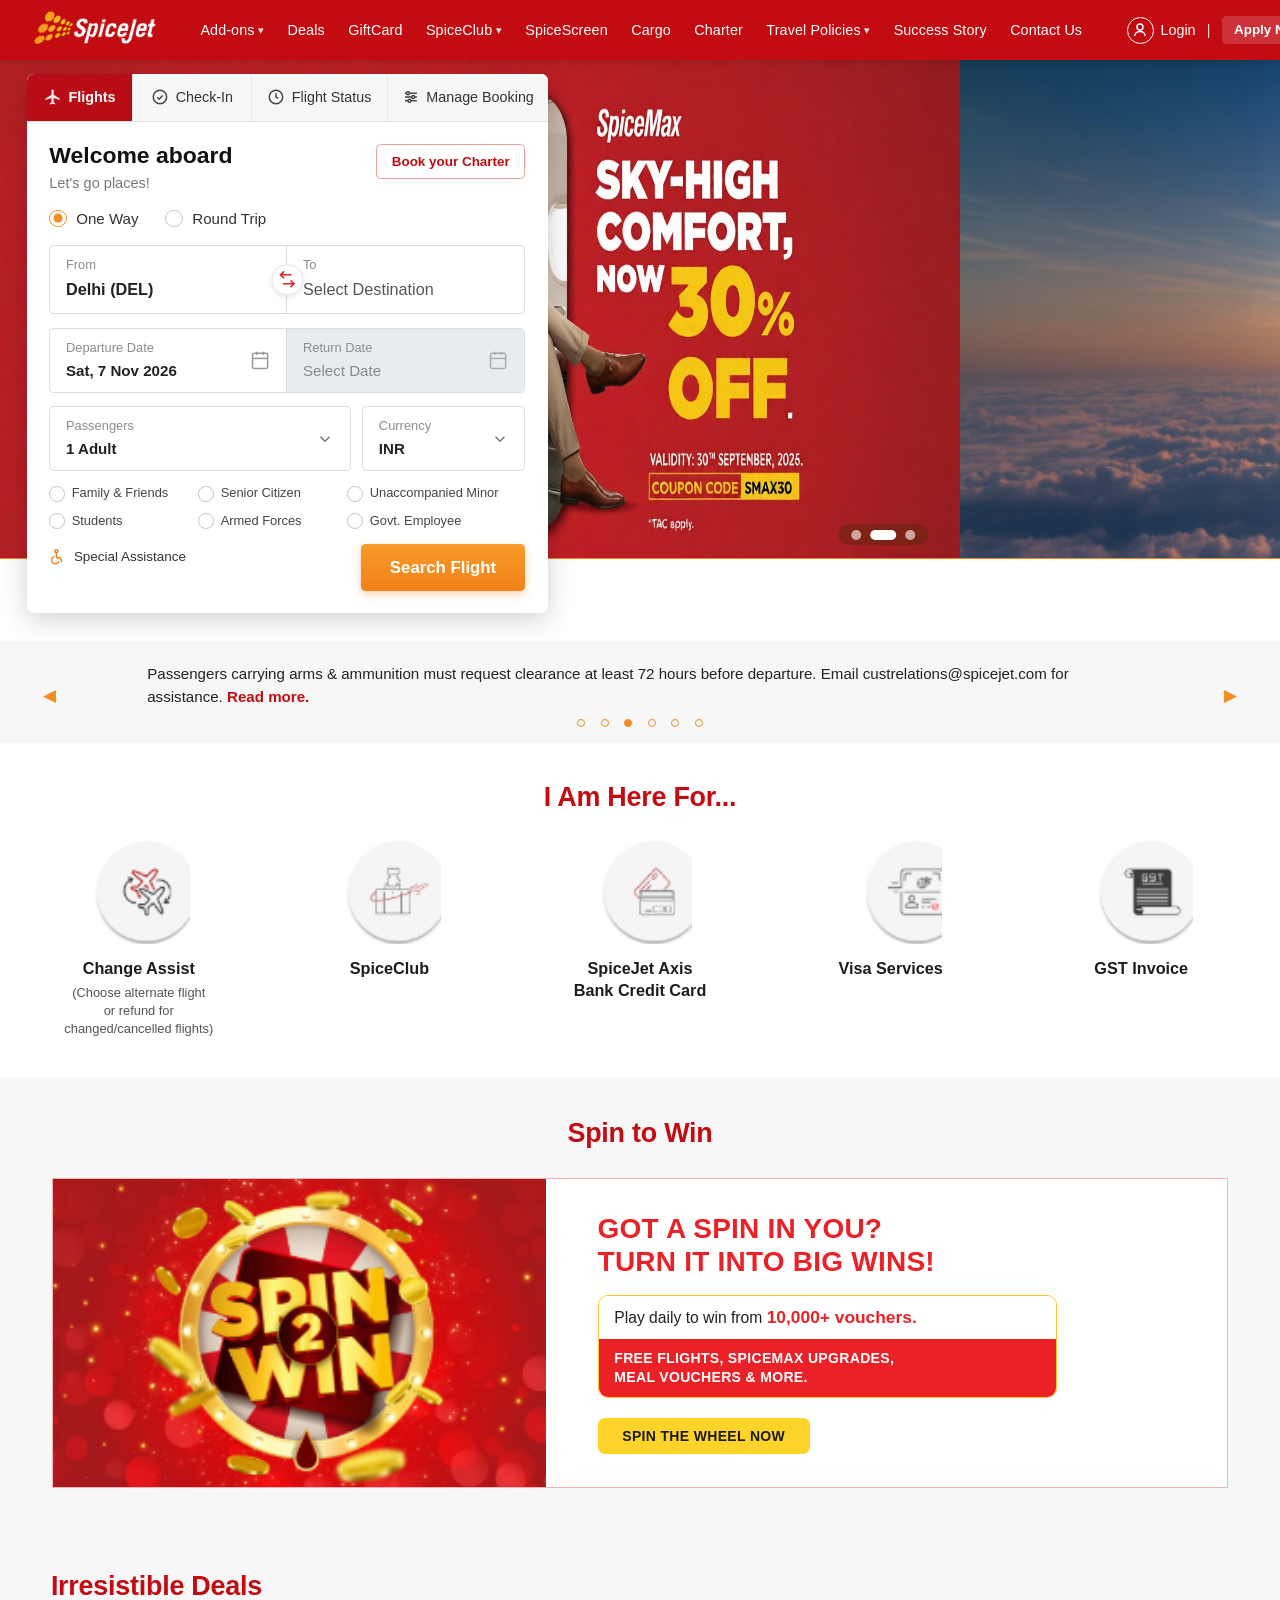
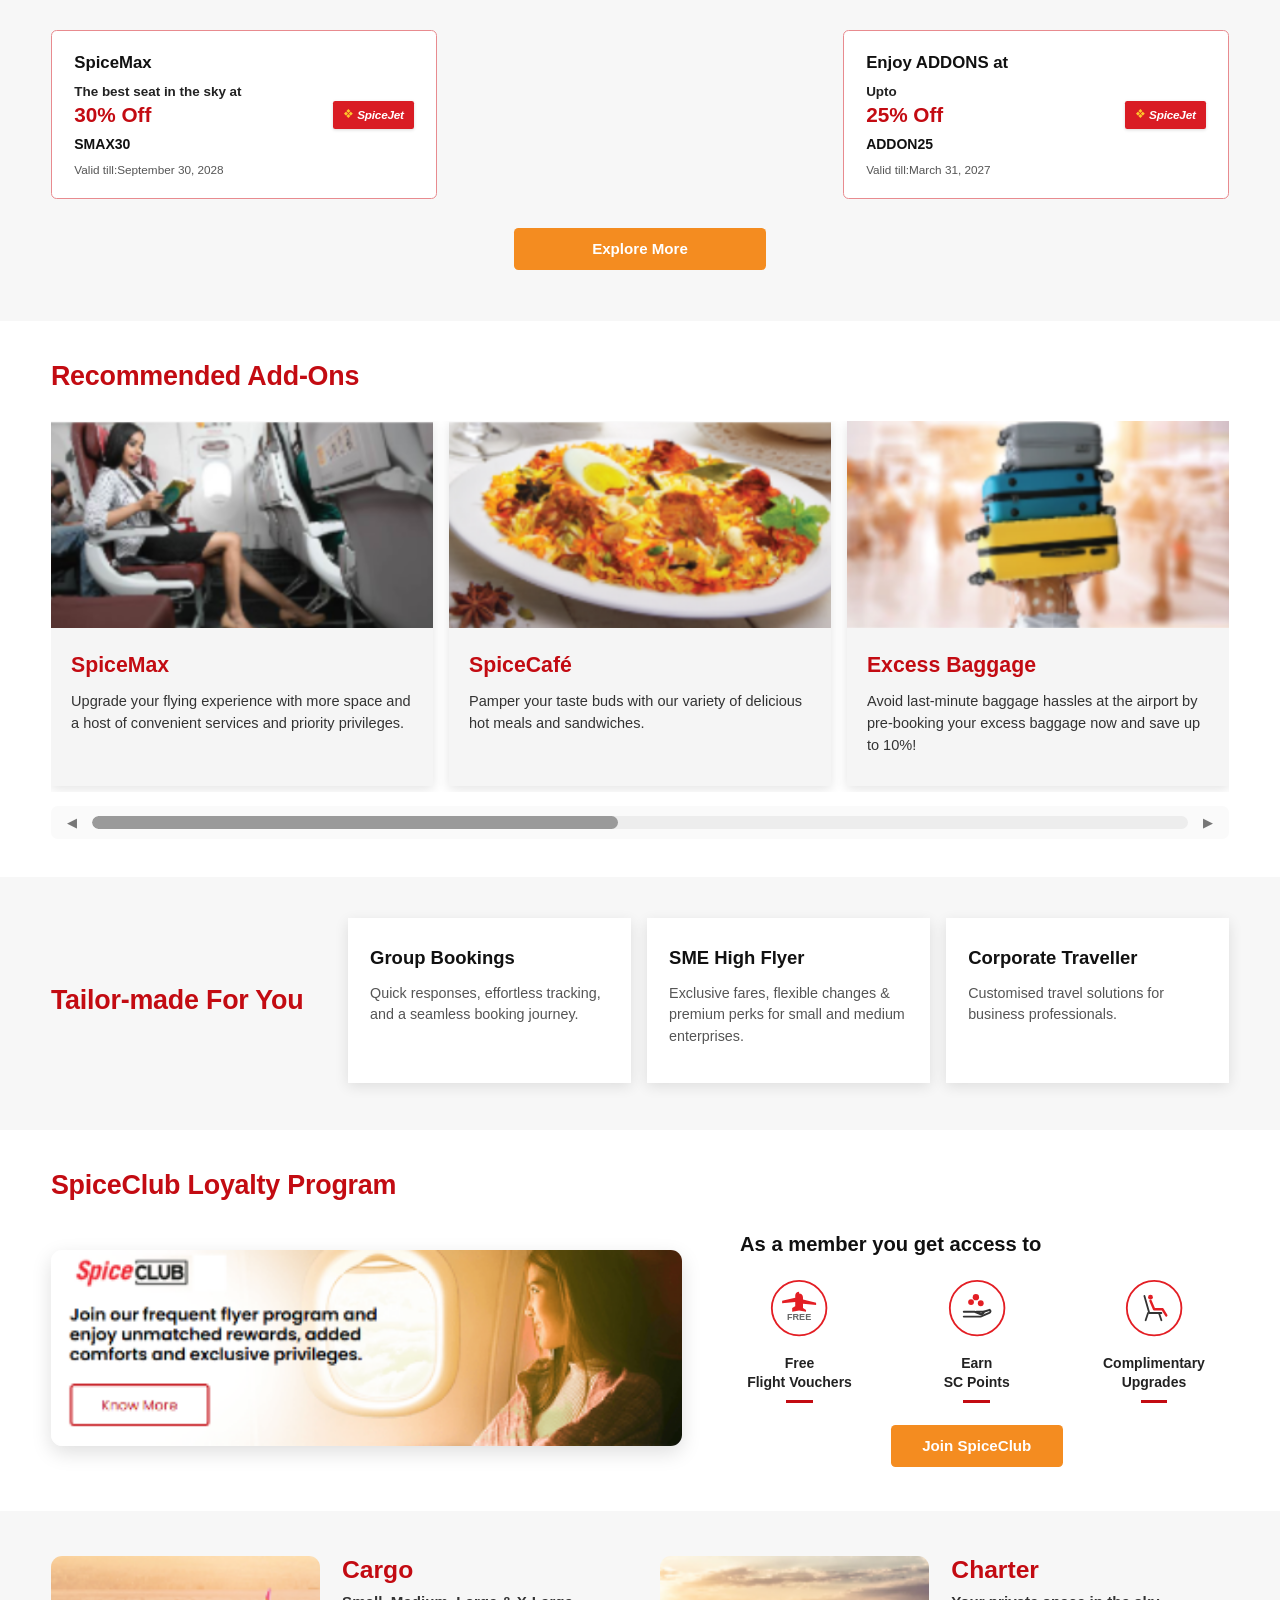
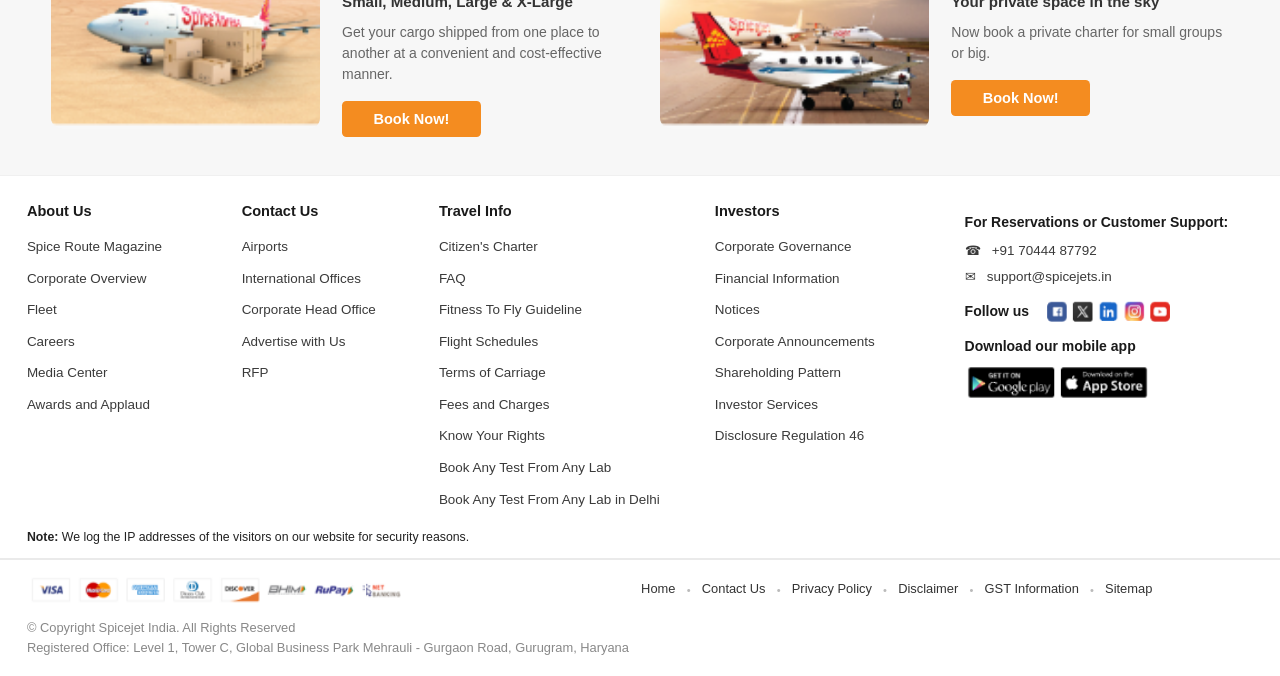
==== index.html @ f8e076a2 "spice jet website" ====
<!DOCTYPE html>

<html lang="en" data-qb-installed="true">

<head>
  <meta http-equiv="Content-Type" content="text/html; charset=UTF-8">

  <style>
    body {
      transition: opacity ease-in 0.2s;
    }

    body[unresolved] {
      opacity: 0;
      display: block;
      overflow: hidden;
      position: relative;
    }
  </style>

  <meta name="viewport" content="width=device-width, initial-scale=1.0">
  <title>Spicesjets - Book Flights, Cheap Air Tickets, Domestic &amp;
    International Airlines</title>
  <link rel="preconnect" href="https://fonts.googleapis.com/">
  <link rel="preconnect" href="https://fonts.gstatic.com/" crossorigin>
  <link href="./assets/css2"
    rel="stylesheet">
  <link rel="icon" type="image/png" href="https://spicejets.in/assets/favicon.png">
  <link rel="apple-touch-icon" href="https://spicejets.in/assets/favicon.png">
  <link rel="stylesheet"
    href="./assets/styles.css">
</head>

<body>

  <!-- ==================== MOBILE-ONLY SPLASH SCREEN ==================== -->
  <div id="mobileSplashScreen" class="mobile-splash-screen mobile-only" role="dialog" aria-modal="true"
    aria-label="SpiceJet Splash Screen" style="display: none;">
    <div class="mobile-splash-content">
      <img class="mobile-splash-logo" alt="SpiceJet"
        src="./assets/splash-logo.png">
    </div>
  </div>
  <div data-shared-header></div>

  <!-- ==================== HERO SECTION & BOOKING WIDGET ==================== -->
  <section class="hero-section">
    <div class="hero-banner-wrap">
      <!-- Auto Right-to-Left Full-Width Hero Image Slider with the 3 Uploaded Images -->
      <div class="hero-banner-bg" id="heroSliderViewport">
        <div class="hero-slider-track" id="heroSliderTrack"
          style="width: 400%; transition: transform 0.75s cubic-bezier(0.25, 0.8, 0.25, 1); transform: translateX(-25%);">
          <!-- Slide 1: Visa Rs 500 Off Banner -->
          <div class="hero-slide" style="width: 25%; flex: 0 0 25%;">
            <img
              src="./assets/slide-1.jpg"
              alt="Get Rs 500 off on your visa with us - Use Coupon Code SJ500" class="hero-full-slide-img">
          </div>

          <!-- Slide 2: SpiceMax Sky-High Comfort 30% Off Banner -->
          <div class="hero-slide" style="width: 25%; flex: 0 0 25%;">
            <img
              src="./assets/slide-2.jpg"
              alt="SpiceMax Sky-High Comfort Now 30% Off - Coupon Code SMAX30" class="hero-full-slide-img">
          </div>

          <!-- Slide 3: 21st Anniversary Forever Thankful Banner -->
          <div class="hero-slide" style="width: 25%; flex: 0 0 25%;">
            <img
              src="./assets/slide-3.png"
              alt="21st Anniversary - 21 Years of Partnership, Memories &amp; Trust" class="hero-full-slide-img">
          </div>
          <div class="hero-slide" aria-hidden="true" style="width: 25%; flex: 0 0 25%;">
            <img
              src="./assets/slide-1.jpg"
              alt="Get Rs 500 off on your visa with us - Use Coupon Code SJ500" class="hero-full-slide-img">
          </div>
        </div>

        <!-- Hero Slider Indicator Dots -->
        <div class="hero-slider-dots" id="heroSliderDots">
          <button type="button" class="hero-dot" data-slide="0" aria-label="Slide 1"></button>
          <button type="button" class="hero-dot active" data-slide="1" aria-label="Slide 2"></button>
          <button type="button" class="hero-dot" data-slide="2" aria-label="Slide 3"></button>
        </div>
      </div>

      <!-- Floating Booking Widget Card -->
      <div class="booking-widget-container">
        <div class="booking-widget">
          <!-- Widget Top Tabs -->
          <div class="widget-tabs" role="tablist">
            <button type="button" class="widget-tab active" data-tab="flights" role="tab" aria-selected="true">
              <svg class="tab-icon" viewBox="0 0 24 24" width="16" height="16" fill="currentColor">
                <path
                  d="M21 16v-2l-8-5V3.5c0-.83-.67-1.5-1.5-1.5S10 2.67 10 3.5V9l-8 5v2l8-2.5V19l-2 1.5V22l3.5-1 3.5 1v-1.5L13 19v-5.5l8 2.5z">
                </path>
              </svg>
              <span>Flights</span>
            </button>
            <button type="button" class="widget-tab" data-tab="checkin" role="tab" aria-selected="false">
              <svg class="tab-icon" viewBox="0 0 24 24" width="16" height="16" fill="none" stroke="currentColor"
                stroke-width="2">
                <circle cx="12" cy="12" r="9"></circle>
                <path d="M8.5 12.5l2.5 2.5 4.5-5"></path>
              </svg>
              <span>Check-In</span>
            </button>
            <button type="button" class="widget-tab" data-tab="status" role="tab" aria-selected="false">
              <svg class="tab-icon" viewBox="0 0 24 24" width="16" height="16" fill="none" stroke="currentColor"
                stroke-width="2">
                <circle cx="12" cy="12" r="9"></circle>
                <path d="M12 7v5l3 2"></path>
              </svg>
              <span>Flight Status</span>
            </button>
            <button type="button" class="widget-tab" data-tab="manage" role="tab" aria-selected="false">
              <svg class="tab-icon" viewBox="0 0 24 24" width="16" height="16" fill="none" stroke="currentColor"
                stroke-width="2">
                <line x1="4" y1="7" x2="20" y2="7"></line>
                <line x1="4" y1="12" x2="20" y2="12"></line>
                <line x1="4" y1="17" x2="20" y2="17"></line>
                <circle cx="8" cy="7" r="2" fill="#fff"></circle>
                <circle cx="15" cy="12" r="2" fill="#fff"></circle>
                <circle cx="10" cy="17" r="2" fill="#fff"></circle>
              </svg>
              <span>Manage Booking</span>
            </button>
          </div>

          <!-- Tab Content: Flights -->
          <div class="widget-body" id="tab-flights">
            <div class="widget-header-row">
              <div>
                <h1 class="widget-title">Welcome aboard</h1>
                <p class="widget-subtitle">Let's go places!</p>
              </div>
              <a href="#cargo-charter" class="btn-charter-outline">Book your Charter</a>
            </div>

            <!-- Trip Type Radios -->
            <div class="trip-type-row">
              <label class="radio-label active" id="oneWayLabel">
                <input type="radio" name="tripType" value="oneway" checked>
                <span class="custom-radio"></span>
                <span class="radio-text">One Way</span>
              </label>
              <label class="radio-label" id="roundTripLabel">
                <input type="radio" name="tripType" value="roundtrip">
                <span class="custom-radio"></span>
                <span class="radio-text">Round Trip</span>
              </label>
            </div>

            <!-- Origin / Destination Row -->
            <div class="route-box-group">
              <div class="route-field from-field" id="fromFieldWrapper">
                <span class="field-label">From</span>
                <input type="text" class="field-input" id="fromInput" value="Delhi (DEL)" readonly>
                <span class="m-route-code" id="fromCode">DEL</span>
                <span class="m-route-city" id="fromCity">Delhi</span>
                <div class="airport-dropdown" id="fromDropdown">
                  <div class="airport-option" data-val="Delhi (DEL)"><strong>Delhi
                      (DEL)</strong><span>Indira Gandhi Intl</span></div>
                  <div class="airport-option" data-val="Mumbai (BOM)"><strong>Mumbai
                      (BOM)</strong><span>Chhatrapati Shivaji
                      Intl</span></div>
                  <div class="airport-option" data-val="Bengaluru (BLR)"><strong>Bengaluru
                      (BLR)</strong><span>Kempegowda Intl</span></div>
                  <div class="airport-option" data-val="Goa (GOI)"><strong>Goa
                      (GOI)</strong><span>Dabolim Airport</span></div>
                  <div class="airport-option" data-val="Kolkata (CCU)"><strong>Kolkata
                      (CCU)</strong><span>Netaji Subhas Chandra
                      Bose</span></div>
                  <div class="airport-option" data-val="Dubai (DXB)"><strong>Dubai
                      (DXB)</strong><span>Dubai International</span></div>
                </div>
              </div>

              <button type="button" class="swap-route-btn" id="swapBtn" title="Swap Origin &amp; Destination"
                aria-label="Swap">
                <svg viewBox="0 0 24 24" width="16" height="16" fill="none" stroke="#d9232a" stroke-width="2.2"
                  stroke-linecap="round" stroke-linejoin="round">
                  <path d="M7 10L3 6l4-4"></path>
                  <path d="M3 6h14"></path>
                  <path d="M17 14l4 4-4 4"></path>
                  <path d="M21 18H7"></path>
                </svg>
              </button>

              <div class="route-field to-field" id="toFieldWrapper">
                <span class="field-label">To</span>
                <input type="text" class="field-input muted" id="toInput" value="Select Destination" readonly>
                <span class="m-route-code dim" id="toCode">To</span>
                <span class="m-route-city" id="toCity">Select
                  Destination</span>
                <div class="airport-dropdown" id="toDropdown">
                  <div class="airport-option" data-val="Mumbai (BOM)"><strong>Mumbai
                      (BOM)</strong><span>Chhatrapati Shivaji
                      Intl</span></div>
                  <div class="airport-option" data-val="Bengaluru (BLR)"><strong>Bengaluru
                      (BLR)</strong><span>Kempegowda Intl</span></div>
                  <div class="airport-option" data-val="Goa (GOI)"><strong>Goa
                      (GOI)</strong><span>Dabolim Airport</span></div>
                  <div class="airport-option" data-val="Jaipur (JAI)"><strong>Jaipur
                      (JAI)</strong><span>Jaipur International</span></div>
                  <div class="airport-option" data-val="Hyderabad (HYD)"><strong>Hyderabad
                      (HYD)</strong><span>Rajiv Gandhi Intl</span></div>
                  <div class="airport-option" data-val="Delhi (DEL)"><strong>Delhi
                      (DEL)</strong><span>Indira Gandhi Intl</span></div>
                </div>
              </div>
            </div>

            <!-- Dates Row -->
            <div class="date-box-group">
              <div class="date-field" id="depDateField">
                <div class="date-field-text">
                  <span class="field-label">Departure Date</span>
                  <span class="field-value" id="depDateDisplay">Sat, 7 Nov
                    2026</span>
                  <input type="date" id="depDatePicker" class="hidden-date-input" value="2026-11-07">
                </div>
                <svg class="calendar-icon" viewBox="0 0 24 24" width="18" height="18" fill="none" stroke="#999"
                  stroke-width="1.8">
                  <rect x="3" y="4" width="18" height="18" rx="2"></rect>
                  <line x1="16" y1="2" x2="16" y2="6"></line>
                  <line x1="8" y1="2" x2="8" y2="6"></line>
                  <line x1="3" y1="10" x2="21" y2="10"></line>
                </svg>
              </div>

              <div class="date-field disabled" id="retDateField">
                <div class="date-field-text">
                  <span class="field-label">Return Date</span>
                  <span class="field-value placeholder" id="retDateDisplay">Select Date</span>
                  <input type="date" id="retDatePicker" class="hidden-date-input" value="2026-11-14">
                </div>
                <svg class="calendar-icon" viewBox="0 0 24 24" width="18" height="18" fill="none" stroke="#aaa"
                  stroke-width="1.8">
                  <rect x="3" y="4" width="18" height="18" rx="2"></rect>
                  <line x1="16" y1="2" x2="16" y2="6"></line>
                  <line x1="8" y1="2" x2="8" y2="6"></line>
                  <line x1="3" y1="10" x2="21" y2="10"></line>
                </svg>
              </div>
            </div>

            <!-- Passengers & Currency Row -->
            <div class="pax-currency-row">
              <div class="pax-field" id="paxField">
                <div class="pax-field-text">
                  <span class="field-label">Passengers</span>
                  <span class="field-value" id="paxDisplay">1 Adult</span>
                </div>
                <svg class="chevron-icon" viewBox="0 0 24 24" width="16" height="16" fill="none" stroke="#777"
                  stroke-width="2">
                  <polyline points="6 9 12 15 18 9"></polyline>
                </svg>
                <div class="pax-dropdown" id="paxDropdown">
                  <div class="pax-option" data-val="1 Adult">1 Adult</div>
                  <div class="pax-option" data-val="2 Adults">2 Adults</div>
                  <div class="pax-option" data-val="2 Adults, 1 Child">2
                    Adults, 1 Child</div>
                  <div class="pax-option" data-val="3 Adults">3 Adults</div>
                  <div class="pax-option" data-val="4 Adults">4 Adults</div>
                </div>
              </div>

              <div class="currency-field" id="currencyField">
                <div class="currency-field-text">
                  <span class="field-label">Currency</span>
                  <span class="field-value" id="currencyDisplay">INR</span>
                </div>
                <svg class="chevron-icon" viewBox="0 0 24 24" width="16" height="16" fill="none" stroke="#777"
                  stroke-width="2">
                  <polyline points="6 9 12 15 18 9"></polyline>
                </svg>
                <div class="currency-dropdown" id="currencyDropdown">
                  <div class="currency-option" data-val="INR">INR</div>
                  <div class="currency-option" data-val="USD">USD</div>
                  <div class="currency-option" data-val="AED">AED</div>
                  <div class="currency-option" data-val="EUR">EUR</div>
                  <div class="currency-option" data-val="GBP">GBP</div>
                </div>
              </div>
            </div>

            <!-- Special Fare Radio Grid -->
            <div class="special-fares-grid">
              <label class="fare-radio">
                <input type="radio" name="specialFare" value="family">
                <span class="fare-circle"></span>
                <span>Family &amp; Friends</span>
              </label>
              <label class="fare-radio">
                <input type="radio" name="specialFare" value="senior">
                <span class="fare-circle"></span>
                <span>Senior Citizen</span>
              </label>
              <label class="fare-radio">
                <input type="radio" name="specialFare" value="minor">
                <span class="fare-circle"></span>
                <span>Unaccompanied Minor</span>
              </label>
              <label class="fare-radio">
                <input type="radio" name="specialFare" value="student">
                <span class="fare-circle"></span>
                <span>Students</span>
              </label>
              <label class="fare-radio">
                <input type="radio" name="specialFare" value="armed">
                <span class="fare-circle"></span>
                <span>Armed Forces</span>
              </label>
              <label class="fare-radio">
                <input type="radio" name="specialFare" value="govt">
                <span class="fare-circle"></span>
                <span>Govt. Employee</span>
              </label>
            </div>

            <!-- Widget Footer: Special Assistance + Search Flight Button -->
            <div class="widget-footer-row">
              <a href="#assistance" class="special-assistance-link"
                id="specialAssistBtn">
                <svg viewBox="0 0 24 24" width="16" height="16" fill="none" stroke="#f38120" stroke-width="2"
                  stroke-linecap="round" stroke-linejoin="round">
                  <circle cx="10" cy="4.5" r="2"></circle>
                  <path d="M10 7v6h5l2 5"></path>
                  <path d="M6.5 11.5a5 5 0 1 0 6.5 6.5"></path>
                </svg>
                <span>Special Assistance</span>
              </a>

              <button type="button" class="btn-search-flight" id="searchFlightBtn">Search Flight</button>
            </div>
          </div>
        </div>
      </div>
    </div>

    <!-- Mobile-only quick action pills -->
    <div class="m-quick-pills mobile-only">
      <a href="#" class="m-pill"><svg viewBox="0 0 24 24" width="16" height="16"
          fill="none" stroke="#c4122f" stroke-width="1.8">
          <circle cx="12" cy="12" r="9"></circle>
          <path d="M3 12h18M12 3c3 3 3 15 0 18M12 3c-3 3-3 15 0 18"></path>
        </svg><span>Flight
          Status</span><em>›</em></a>
      <a href="#" class="m-pill"><svg viewBox="0 0 24 24" width="16" height="16"
          fill="#c4122f">
          <path
            d="M21 16v-2l-8-5V3.5c0-.83-.67-1.5-1.5-1.5S10 2.67 10 3.5V9l-8 5v2l8-2.5V19l-2 1.5V22l3.5-1 3.5 1v-1.5L13 19v-5.5l8 2.5z">
          </path>
        </svg><span>Web
          Check-in</span><em>›</em></a>
      <a href="#" class="m-pill"><svg viewBox="0 0 24 24" width="16" height="16"
          fill="none" stroke="#c4122f" stroke-width="1.8">
          <rect x="3" y="6" width="18" height="13" rx="2"></rect>
          <path d="M9 6V4h6v2"></path>
        </svg><span>Boarding
          Pass</span><em>›</em></a>
      <a href="./success-story.html" class="m-pill"><svg viewBox="0 0 24 24" width="16" height="16"
          fill="#c4122f">
          <path d="M12 2l3.09 6.26L22 9.27l-5 4.87 1.18 6.88L12 17.77l-6.18 3.25L7 14.14 2 9.27l6.91-1.01L12 2z"></path>
        </svg><span>Success
          Story</span><em>›</em></a>
    </div>
  </section>

  <!-- ==================== ANNOUNCEMENT / NOTICE BAR ==================== -->
  <section class="notice-bar-section" id="policies">
    <div class="notice-bar-container">
      <button type="button" class="notice-arrow prev" id="noticePrev" aria-label="Previous announcement">◀</button>
      <div class="notice-content">
        <p id="noticeText">
          Passengers carrying arms &amp; ammunition must request clearance at
          least 72 hours before departure. Email custrelations@spicejet.com
          for assistance.
          <a href="#readmore" class="notice-read-more">Read more.</a>
        </p>
        <div class="notice-dots" id="noticeDots">
          <span class="notice-dot" data-index="0"></span>
          <span class="notice-dot" data-index="1"></span>
          <span class="notice-dot active" data-index="2"></span>
          <span class="notice-dot" data-index="3"></span>
          <span class="notice-dot" data-index="4"></span>
          <span class="notice-dot" data-index="5"></span>
        </div>
      </div>
      <button type="button" class="notice-arrow next" id="noticeNext" aria-label="Next announcement">▶</button>
    </div>
  </section>

  <!-- ==================== 1. I AM HERE FOR... SECTION ==================== -->
  <section class="here-for-section" id="here-for">
    <div class="section-container">
      <h2 class="section-title center-title">I Am Here For...</h2>
      <div class="here-icons-row">
        <a href="#change-assist" class="here-item">
          <div class="here-circle">
            <img
              src="./assets/here-icon-1.png"
              alt="Change Assist" class="here-icon-img">
          </div>
          <h3 class="here-item-title">Change Assist</h3>
          <p class="here-item-sub">(Choose alternate flight<br>or refund
            for<br>changed/cancelled flights)</p>
        </a>

        <a href="#spiceclub" class="here-item">
          <div class="here-circle">
            <img
              src="./assets/here-icon-2.png"
              alt="SpiceClub" class="here-icon-img">
          </div>
          <h3 class="here-item-title">SpiceClub</h3>
        </a>

        <a href="#credit-card" class="here-item">
          <div class="here-circle">
            <img
              src="./assets/here-icon-3.png"
              alt="SpiceJet Axis Bank Credit Card" class="here-icon-img">
          </div>
          <h3 class="here-item-title">SpiceJet Axis<br>Bank Credit Card</h3>
        </a>

        <a href="#visa" class="here-item">
          <div class="here-circle">
            <img
              src="./assets/here-icon-4.png"
              alt="Visa Services" class="here-icon-img">
          </div>
          <h3 class="here-item-title">Visa Services</h3>
        </a>

        <a href="#gst" class="here-item">
          <div class="here-circle">
            <img
              src="./assets/here-icon-5.png"
              alt="GST Invoice" class="here-icon-img">
          </div>
          <h3 class="here-item-title">GST Invoice</h3>
        </a>
      </div>
    </div>
  </section>

  <!-- ==================== 2. SPIN TO WIN SECTION ==================== -->
  <section class="spin-section" id="spin">
    <div class="section-container">
      <h2 class="section-title center-title">Spin to Win</h2>
      <div class="spin-card">
        <div class="spin-left-graphic">
          <img
            src="./assets/spin-to-win.png"
            alt="Spin 2 Win">
        </div>
        <div class="spin-right-content">
          <h3 class="spin-heading">GOT A SPIN IN YOU?<br>TURN IT INTO BIG
            WINS!</h3>
          <div class="spin-voucher-box">
            <div class="spin-voucher-top">
              Play daily to win from <strong>10,000+ vouchers.</strong>
            </div>
            <div class="spin-voucher-bottom">
              FREE FLIGHTS, SPICEMAX UPGRADES,<br>MEAL VOUCHERS &amp; MORE.
            </div>
          </div>
          <button type="button" class="btn-spin-now" id="spinWheelBtn">SPIN
            THE WHEEL NOW</button>
        </div>
      </div>
    </div>
  </section>

  <!-- ==================== 3. IRRESISTIBLE DEALS SECTION ==================== -->
  <section class="deals-section" id="deals">
    <div class="section-container narrow-container">
      <h2 class="section-title left-title">Irresistible Deals</h2>
      <div class="deals-grid">
        <article class="deal-card" style="cursor: pointer;">
          <div class="deal-left">
            <h3 class="deal-name">SpiceMax</h3>
            <p class="deal-sub">The best seat in the sky at</p>
            <p class="deal-offer">30% Off</p>
            <p class="deal-code">SMAX30</p>
            <p class="deal-validity">Valid till:September 30, 2028</p>
          </div>
          <div class="deal-right">
            <div class="spicejet-mini-badge">
              <span class="badge-dots">❖</span>
              <span class="badge-text">SpiceJet</span>
            </div>
          </div>
        </article>

        <article class="deal-card" style="cursor: pointer;">
          <div class="deal-left">
            <h3 class="deal-name">Enjoy ADDONS at</h3>
            <p class="deal-sub">Upto</p>
            <p class="deal-offer">25% Off</p>
            <p class="deal-code">ADDON25</p>
            <p class="deal-validity">Valid till:March 31, 2027</p>
          </div>
          <div class="deal-right">
            <div class="spicejet-mini-badge">
              <span class="badge-dots">❖</span>
              <span class="badge-text">SpiceJet</span>
            </div>
          </div>
        </article>
      </div>

      <div class="explore-more-wrap">
        <button type="button" class="btn-orange btn-explore" id="exploreDealsBtn">Explore More</button>
      </div>
    </div>
  </section>

  <!-- ==================== 4. RECOMMENDED ADD-ONS SECTION (DRAGGABLE & SCROLLABLE) ==================== -->
  <section class="addons-section" id="addons">
    <div class="section-container narrow-container">
      <h2 class="section-title left-title">Recommended Add-Ons</h2>
      <div class="addons-grid" id="addonsTrack">
        <!-- Card 1: SpiceMax -->
        <article class="addon-card">
          <div class="addon-img-wrap">
            <img
              src="./assets/addon-spicemax.png"
              alt="SpiceMax" draggable="false">
          </div>
          <div class="addon-body">
            <h3 class="addon-title">SpiceMax</h3>
            <p class="addon-desc">
              Upgrade your flying experience with more space and a host of
              convenient services and priority privileges.
            </p>
          </div>
        </article>

        <!-- Card 2: SpiceCafé -->
        <article class="addon-card">
          <div class="addon-img-wrap">
            <img
              src="./assets/addon-spicecafe.png"
              alt="SpiceCafé" draggable="false">
          </div>
          <div class="addon-body">
            <h3 class="addon-title">SpiceCafé</h3>
            <p class="addon-desc">
              Pamper your taste buds with our variety of delicious hot meals
              and sandwiches.
            </p>
          </div>
        </article>

        <!-- Card 3: Excess Baggage -->
        <article class="addon-card">
          <div class="addon-img-wrap">
            <img
              src="./assets/addon-baggage.png"
              alt="Excess Baggage" draggable="false">
          </div>
          <div class="addon-body">
            <h3 class="addon-title">Excess Baggage</h3>
            <p class="addon-desc">
              Avoid last-minute baggage hassles at the airport by pre-booking
              your excess baggage now and save up to 10%!
            </p>
          </div>
        </article>

        <!-- Card 4: You 1st Priority Services -->
        <article class="addon-card">
          <div class="addon-img-wrap">
            <img
              src="./assets/spiceclub-window.png"
              alt="You 1st Priority" draggable="false">
          </div>
          <div class="addon-body">
            <h3 class="addon-title">You 1st</h3>
            <p class="addon-desc">
              Skip the queues with dedicated priority check-in counters,
              priority boarding and early bag delivery on arrival.
            </p>
          </div>
        </article>

        <!-- Card 5: SpicePlus Seat Selection -->
        <article class="addon-card">
          <div class="addon-img-wrap">
            <img
              src="./assets/addon-spicemax.png"
              alt="Seat Selection" draggable="false">
          </div>
          <div class="addon-body">
            <h3 class="addon-title">Seat + Meal Combo</h3>
            <p class="addon-desc">
              Pick your preferred window or aisle seat in advance along with a
              complimentary hot beverage and snack.
            </p>
          </div>
        </article>

        <!-- Card 6: Visa & Travel Assistance -->
        <article class="addon-card">
          <div class="addon-img-wrap">
            <img
              src="./assets/charter.png"
              alt="Travel Assistance" draggable="false">
          </div>
          <div class="addon-body">
            <h3 class="addon-title">Travel Assurance</h3>
            <p class="addon-desc">
              Travel worry-free with comprehensive trip protection, baggage
              cover and instant flight delay assistance.
            </p>
          </div>
        </article>
      </div>

      <!-- Interactive Draggable Horizontal Scrollbar Track below Add-Ons -->
      <div class="addons-scrollbar">
        <button type="button" class="scroll-arrow" id="addonScrollLeft" aria-label="Scroll Left">◀</button>
        <div class="scroll-track" id="addonScrollTrack">
          <div class="scroll-thumb" id="addonScrollThumb" style="left: 0%;"></div>
        </div>
        <button type="button" class="scroll-arrow" id="addonScrollRight" aria-label="Scroll Right">▶</button>
      </div>
    </div>
  </section>

  <!-- ==================== 5. TAILOR-MADE FOR YOU SECTION ==================== -->
  <section class="tailor-section">
    <div class="section-container narrow-container tailor-row">
      <div class="tailor-heading-col">
        <h2 class="section-title left-title no-margin">Tailor-made For
          You</h2>
      </div>
      <div class="tailor-cards-col">
        <article class="tailor-card">
          <h3 class="tailor-card-title">Group Bookings</h3>
          <p class="tailor-card-desc">
            Quick responses, effortless tracking, and a seamless booking
            journey.
          </p>
        </article>
        <article class="tailor-card">
          <h3 class="tailor-card-title">SME High Flyer</h3>
          <p class="tailor-card-desc">
            Exclusive fares, flexible changes &amp; premium perks for small
            and medium enterprises.
          </p>
        </article>
        <article class="tailor-card">
          <h3 class="tailor-card-title">Corporate Traveller</h3>
          <p class="tailor-card-desc">
            Customised travel solutions for business professionals.
          </p>
        </article>
      </div>
    </div>
  </section>

  <!-- ==================== 6. SPICECLUB LOYALTY PROGRAM SECTION ==================== -->
  <section class="spiceclub-section" id="spiceclub">
    <div class="section-container narrow-container">
      <h2 class="section-title left-title">SpiceClub Loyalty Program</h2>
      <div class="spiceclub-row">
        <div class="spiceclub-banner-card">
          <img
            src="./assets/spiceclub-banner.png"
            alt="SpiceClub Frequent Flyer Program" class="spiceclub-banner-img">
          <a href="#know-more" class="spiceclub-know-more-overlay"
            aria-label="Know More about SpiceClub"></a>
        </div>

        <div class="spiceclub-benefits-col">
          <h3 class="benefits-heading">As a member you get access to</h3>
          <div class="benefits-icons-row">
            <div class="benefit-item">
              <div class="benefit-icon-circle">
                <svg viewBox="0 0 48 48" width="52" height="52">
                  <circle cx="24" cy="24" r="22.5" fill="#fff" stroke="#e31e24" stroke-width="1.5"></circle>
                  <path
                    d="M24 12c1.8 0 3.2 1.4 3.2 3.2v1.8l10.8 2.5v2l-10.8-1v3.5l2.5 1.5v1.5l-5.7-1-5.7 1V24l2.5-1.5V19l-10.8 1v-2l10.8-2.5v-1.8c0-1.8 1.4-3.2 3.2-3.2z"
                    fill="#e31e24"></path>
                  <text x="24" y="34" text-anchor="middle" font-family="Poppins, sans-serif" font-size="7.5"
                    font-weight="700" fill="#666">FREE</text>
                </svg>
              </div>
              <span class="benefit-label">Free<br>Flight Vouchers</span>
              <span class="benefit-underline"></span>
            </div>

            <div class="benefit-item">
              <div class="benefit-icon-circle">
                <svg viewBox="0 0 48 48" width="52" height="52">
                  <circle cx="24" cy="24" r="22.5" fill="#fff" stroke="#e31e24" stroke-width="1.5"></circle>
                  <circle cx="23" cy="15" r="2.6" fill="#e31e24"></circle>
                  <circle cx="19" cy="19" r="2.4" fill="#e31e24"></circle>
                  <circle cx="27" cy="20" r="2.4" fill="#e31e24"></circle>
                  <path d="M13 27h9l5 2c1.5 0 2.5-1 2.5-2h-6" fill="none" stroke="#333" stroke-width="1.6"
                    stroke-linecap="round"></path>
                  <path d="M13 31h14l7-3c1-.5 1.5-1.8.5-2.5l-5 1.5" fill="none" stroke="#333" stroke-width="1.6"
                    stroke-linecap="round"></path>
                </svg>
              </div>
              <span class="benefit-label">Earn<br>SC Points</span>
              <span class="benefit-underline"></span>
            </div>

            <div class="benefit-item">
              <div class="benefit-icon-circle">
                <svg viewBox="0 0 48 48" width="52" height="52">
                  <circle cx="24" cy="24" r="22.5" fill="#fff" stroke="#e31e24" stroke-width="1.5"></circle>
                  <path d="M16 14l4 14h10" fill="none" stroke="#333" stroke-width="1.5" stroke-linecap="round"
                    stroke-linejoin="round"></path>
                  <path d="M19 28l-2 6m11-6l2 6" fill="none" stroke="#333" stroke-width="1.5" stroke-linecap="round">
                  </path>
                  <circle cx="21" cy="15" r="2" fill="#e31e24"></circle>
                  <path d="M21 18l3 7h7l3 5" fill="none" stroke="#e31e24" stroke-width="2" stroke-linecap="round"
                    stroke-linejoin="round"></path>
                </svg>
              </div>
              <span class="benefit-label">Complimentary<br>Upgrades</span>
              <span class="benefit-underline"></span>
            </div>
          </div>

          <div class="join-spiceclub-wrap">
            <button type="button" class="btn-orange" id="joinSpiceClubBtn">Join SpiceClub</button>
          </div>
        </div>
      </div>
    </div>
  </section>

  <!-- ==================== CARGO & CHARTER SECTION ==================== -->
  <section class="cargo-charter-section" id="cargo-charter">
    <div class="section-container narrow-container">
      <div class="cargo-charter-grid">
        <div class="cc-item">
          <div class="cc-img-wrap">
            <img
              src="./assets/cargo.png"
              alt="SpiceXpress Cargo">
          </div>
          <div class="cc-info">
            <h2 class="cc-title">Cargo</h2>
            <h3 class="cc-subtitle">Small, Medium, Large &amp; X-Large</h3>
            <p class="cc-desc">
              Get your cargo shipped from one place to another at a convenient
              and cost-effective manner.
            </p>
            <button type="button" class="btn-orange btn-small">Book
              Now!</button>
          </div>
        </div>

        <div class="cc-item">
          <div class="cc-img-wrap">
            <img
              src="./assets/charter.png"
              alt="SpiceJet Charter">
          </div>
          <div class="cc-info">
            <h2 class="cc-title">Charter</h2>
            <h3 class="cc-subtitle">Your private space in the sky</h3>
            <p class="cc-desc">
              Now book a private charter for small groups or big.
            </p>
            <button type="button" class="btn-orange btn-small">Book
              Now!</button>
          </div>
        </div>
      </div>
    </div>
  </section>
  <div data-shared-footer></div>

  <!-- ==================== CANDIDATE LOGIN MODAL ==================== -->
  <div class="modal-overlay" id="loginModal" aria-hidden="true">
    <div class="modal-card" role="dialog" aria-labelledby="loginModalTitle">
      <div class="modal-header">
        <div>
          <h3 id="loginModalTitle">Candidate Portal Login</h3>
          <p>Login with your registered Email ID and Mobile Number</p>
        </div>
        <button type="button" class="modal-close-btn" id="closeLoginModal" aria-label="Close">×</button>
      </div>

      <form class="apply-form" id="candidateLoginForm">
        <div class="form-group">
          <label for="loginEmailInput">Login ID (Registered Email)
            <span>*</span></label>
          <input type="email" id="loginEmailInput" name="email" placeholder="yourname@example.com" required>
        </div>

        <div class="form-group">
          <label for="loginPasswordInput">Password (Mobile Number)
            <span>*</span></label>
          <input type="password" id="loginPasswordInput" name="password" placeholder="Registered 10-digit Mobile Number"
            required>
          <small style="color:#777; font-size:11.5px; display:block; margin-top:4px;">*
            Your password is the Mobile Number provided during
            registration.</small>
        </div>

        <div id="loginAlertBox"
          style="display:none; padding:10px 12px; border-radius:6px; font-size:12.5px; font-weight:600; margin-bottom:12px;">
        </div>

        <div class="modal-footer-actions">
          <button type="button" class="btn-cancel-modal" id="cancelLoginModal">Cancel</button>
          <button type="submit" class="btn-submit-apply" id="btnSubmitLogin">Login to Dashboard →</button>
        </div>

        <div style="text-align:center; margin-top:16px; font-size:13px; color:#666;">
          Haven't applied yet? <a href="#apply-now" id="switchApplyModal"
            style="color:#c4122f; font-weight:700; text-decoration:none;">Apply
            Now here →</a>
        </div>
      </form>
    </div>
  </div>

  <!-- ==================== APPLY NOW MODAL FORM ==================== -->
  <div class="modal-overlay" id="applyNowModal" aria-hidden="true">
    <div class="modal-card" role="dialog" aria-labelledby="applyModalTitle">
      <div class="modal-header">
        <div>
          <h3 id="applyModalTitle">Apply Now — Aviation Careers</h3>
          <p>Fill in your details below to apply for aviation positions</p>
        </div>
        <button type="button" class="modal-close-btn" id="closeApplyModal" aria-label="Close">×</button>
      </div>

      <form class="apply-form" id="applyJobForm">
        <div class="form-group">
          <label for="applyUserName">User Name <span>*</span></label>
          <input type="text" id="applyUserName" name="userName" placeholder="Enter your full name" required>
        </div>

        <div class="form-row-2">
          <div class="form-group">
            <label for="applyContact">Contact <span>*</span></label>
            <input type="tel" id="applyContact" name="contact" placeholder="9876543210" required>
          </div>

          <div class="form-group">
            <label for="applyDob">DOB <span>*</span></label>
            <input type="date" id="applyDob" name="dob" required>
          </div>
        </div>

        <div class="form-row-2">
          <div class="form-group">
            <label for="applyJobRole">Job Applied For <span>*</span></label>
            <select id="applyJobRole" name="jobAppliedFor" required>
              <option value disabled selected>Select job role</option>
              <option value="Cabin Crew">Cabin Crew</option>
              <option value="Ground Staff / CSA">Ground Staff / CSA</option>
              <option value="Airport Ticketing Executive">Airport Ticketing
                Executive</option>
              <option value="Cargo Operations Executive">Cargo Operations
                Executive</option>
              <option value="Customer Support Specialist">Customer Support
                Specialist</option>
              <option value="Aircraft Maintenance Engineer">Aircraft
                Maintenance Engineer</option>
              <option value="Pilot / First Officer">Pilot / First
                Officer</option>
            </select>
          </div>

          <div class="form-group">
            <label for="applyLocation">Location <span>*</span></label>
            <input type="text" id="applyLocation" name="location" placeholder="City / Airport Location" required>
          </div>
        </div>

        <div class="form-group">
          <label for="applyEmail">Email <span>*</span></label>
          <input type="email" id="applyEmail" name="email" placeholder="yourname@example.com" required>
        </div>

        <div class="modal-footer-actions">
          <button type="button" class="btn-cancel-modal" id="cancelApplyModal">Cancel</button>
          <button type="submit" class="btn-submit-apply">Submit
            Application</button>
        </div>
      </form>
    </div>
  </div>

  <!-- ==================== TOAST NOTIFICATION FOR INTERACTIONS ==================== -->
  <div class="toast-msg" id="toastMsg" role="status" aria-live="polite"></div>

  <!-- Mobile-only bottom tab bar -->
  <nav class="m-bottom-tabs mobile-only" aria-label="Mobile navigation">
    <a href="#" class="m-tab active"><svg viewBox="0 0 24 24" width="24" height="24"
        fill="currentColor">
        <path
          d="M2.5 19h19v2h-19zM22 9.5c-.3-1-1.4-1.6-2.4-1.3L14.8 9.5 8 3 6.2 3.5l4 6.9-4.8 1.3-1.9-1.5L2 11.2l2.8 4.2 17.2-4.6c1-.3 1.6-1.4 1.3-2.4z"
          transform="translate(-1 0)"></path>
      </svg><span>Flights</span></a>
    <a href="#" class="m-tab"><svg viewBox="0 0 24 24" width="24" height="24" fill="none"
        stroke="currentColor" stroke-width="1.8">
        <rect x="3" y="7" width="18" height="13" rx="2"></rect>
        <path d="M9 7V5h6v2M3 13h18"></path>
      </svg><span>Manage Bookings</span></a>
    <a href="#spiceclub" class="m-tab"><svg viewBox="0 0 24 24" width="24" height="24"
        fill="none" stroke="currentColor" stroke-width="1.8">
        <circle cx="12" cy="12" r="9"></circle>
        <circle cx="12" cy="10" r="3"></circle>
        <path d="M6.5 18c1.2-2.5 3-3.5 5.5-3.5s4.3 1 5.5 3.5"></path>
      </svg><span>SpiceClub</span></a>
  </nav>

  <script src="./assets/components.js"></script>
  <script
    src="./assets/script.js"></script>

  <div style="background-color: transparent; border: 0px; padding: 0px; margin: 0px; position: fixed;"><template
      shadowrootmode="closed">
      <style>
        html body {
          border: 0;
          margin: 0;
          padding: 0
        }

        html,
        body {
          overflow: hidden
        }

        .ita-kd-img {
          background-image: url(chrome-extension://mclkkofklkfljcocdinagocijmpgbhab/image/ita_sprite8.png);
          -webkit-background-size: 850px 250px;
          background-size: 850px 250px
        }

        @media (-webkit-min-device-pixel-ratio:1.5),
        (min-resolution:144dpi) {
          .ita-kd-img {
            background-image: url(chrome-extension://mclkkofklkfljcocdinagocijmpgbhab/image/ita_sprite8_2x.png)
          }
        }

        @media screen and (-ms-high-contrast:white-on-black) {
          .ita-kd-img {
            background-image: url(chrome-extension://mclkkofklkfljcocdinagocijmpgbhab/image/ita_sprite_grey8.png)
          }
        }

        @media screen and (-ms-high-contrast:white-on-black) and (-webkit-min-device-pixel-ratio:1.5),
        screen and (-ms-high-contrast:white-on-black) and (min-resolution:144dpi) {
          .ita-kd-img {
            background-image: url(chrome-extension://mclkkofklkfljcocdinagocijmpgbhab/image/ita_sprite_grey8_2x.png)
          }
        }

        .ita-ff-black-enabled .ita-kd-img {
          background-image: url(chrome-extension://mclkkofklkfljcocdinagocijmpgbhab/image/ita_sprite_grey8.png)
        }

        @media (-webkit-min-device-pixel-ratio:1.5),
        (min-resolution:144dpi) {
          .ita-ff-black-enabled .ita-kd-img {
            background-image: url(chrome-extension://mclkkofklkfljcocdinagocijmpgbhab/image/ita_sprite_grey8_2x.png)
          }
        }

        .ita-ppe-ant,
        .ita-ppe-can,
        .ita-ppe-can-list,
        .ita-ppe-div,
        .ita-ppe-tbl,
        .ita-ppe-td,
        .ita-ppe-uds {
          font-size: inherit;
          text-align: inherit;
          background-color: inherit
        }

        .ita-ppe-ant {
          color: rgb(169, 169, 169);
          font-size: 14px
        }

        .ita-ppe-box {
          position: absolute;
          display: block;
          background-color: white;
          color: black;
          cursor: move;
          border: 1px solid #cdcdcd;
          padding: 6px;
          font-size: 16px;
          -webkit-box-shadow: 0 4px 16px rgba(0, 0, 0, .2);
          box-shadow: 0 4px 16px rgba(0, 0, 0, .2);
          z-index: 2147483644;
          text-align: justify;
          overflow: hidden
        }

        .ita-ppe-box.ita-ppe-box-mobile {
          -webkit-box-shadow: 0 0;
          box-shadow: 0 0;
          display: inline-block;
          left: 0;
          padding: 6px 0;
          width: 100%
        }

        .ita-ppe-can {
          margin: 2px;
          padding: 4px;
          line-height: 16px;
          height: 18px
        }

        .ita-ppe-can-list {
          cursor: pointer;
          display: block;
          min-height: 1.5em;
          margin: 6px 0 0 0;
          padding: 0;
          white-space: nowrap
        }

        .ita-ppe-box-mobile .ita-ppe-can-list {
          overflow-x: auto;
          max-width: 100%;
          margin: 6px 0 -100px 0;
          padding: 6px 0 106px 0
        }

        .ita-ppe-cur {
          display: inline-block;
          width: 2px;
          height: 18px;
          background-color: #54bdf0;
          overflow: hidden;
          text-decoration: blink;
          float: none
        }

        .ita-ppe-edit {
          height: 20px;
          line-height: 20px;
          font-size: 18px;
          text-align: inherit;
          background-color: inherit;
          padding: 0 0 6px 0;
          outline: none;
          border: none;
          white-space: nowrap;
          font-family: sans-serif;
          cursor: text
        }

        .ita-ppe-div {
          white-space: nowrap
        }

        .ita-ppe-box-mobile>.ita-ppe-div {
          font-size: 24px;
          overflow-x: hidden
        }

        .ita-ppe-logo {
          background-image: url(chrome-extension://mclkkofklkfljcocdinagocijmpgbhab/image/search_button_normal.png);
          background-position: -197px 3px;
          width: 48px;
          height: 20px;
          margin: 2px;
          padding: 0;
          float: right
        }

        .ita-ppe-pgd,
        .ita-ppe-pgu {
          display: inline-block;
          margin: 6px -1px 0 0;
          width: 22px;
          opacity: .55;
          -moz-opacity: .55;
          border: 1px solid gray;
          height: 18px;
          border-radius: 2px;
          -webkit-transition: all .218s;
          transition: all .218s;
          background-color: #f5f5f5;
          cursor: default
        }

        .ita-ppe-navi-box {
          padding-left: 6px;
          white-space: nowrap
        }

        .ita-ppe-pgd {
          background-position: -816px -66px;
          display: inline-block
        }

        .ita-ppe-pgu {
          background-position: -616px -116px;
          display: inline-block
        }

        .ita-ppe-tbl {
          width: 100%
        }

        .ita-ppe-tbl,
        .ita-ppe-td {
          border: none;
          padding: 0;
          margin: 0
        }

        .ita-ppe-uds {
          border-bottom: 2px solid;
          margin: 0 1px
        }

        .ita-ppe-hlt {
          color: #222;
          background-color: #f1f1f1
        }

        .ita-ppe-hov {
          opacity: .9;
          -moz-opacity: .9
        }

        .ita-ppe-dis {
          opacity: .333;
          -moz-opacity: .333
        }

        .ita-ppe-dis-text {
          color: #777777
        }

        .ita-isv {
          position: absolute;
          border: 0;
          margin: 0;
          padding: 0;
          background-repeat: repeat-x
        }

        .ita-isv-grey {
          color: grey;
          margin-top: 0
        }

        .ita-isv-red {
          color: red;
          margin-top: -2px;
          background-image: url(https://fonts.gstatic.com/s/i/short-term/release/googlesymbols/keyboard_arrow_down/default/24px.svg)
        }

        @media screen and (-ms-high-contrast:white-on-black) {
          .ita-ppe-hlt {
            font-weight: 700;
            border: 1px solid
          }
        }

        .ita-ff-black-enabled .ita-ppe-hlt {
          font-weight: 700;
          border: 1px solid
        }

        .ita-hwt-ime {
          overflow: hidden;
          width: 425px;
          height: 297px;
          background: #ffffff;
          touch-action: pinch-zoom
        }

        .ita-hwt-ime-st {
          position: fixed;
          opacity: .5;
          -webkit-box-shadow: 0 4px 16px rgba(0, 0, 0, .2);
          box-shadow: 0 4px 16px rgba(0, 0, 0, .2);
          border: 1px solid rgb(204, 204, 204);
          -webkit-transition: opacity .1s linear;
          z-index: 2147483640
        }

        .ita-hwt-ime-full {
          width: auto !important;
          left: 2px !important;
          right: 2px !important
        }

        .ita-hwt-ime-init-opaque,
        .ita-hwt-ime-opaque {
          opacity: .99 !important
        }

        .ita-hwt-ime-hover {
          opacity: .99;
          -webkit-transition: opacity .1s linear;
          transition: opacity .1s linear
        }

        canvas.ita-hwt-canvas {
          cursor: url(https://fonts.gstatic.com/s/i/short-term/release/googlesymbols/stylus/default/24px.svg) 0 24, auto;
          vertical-align: bottom;
          touch-action: none
        }

        .ita-hwt-grip {
          position: absolute;
          cursor: move;
          top: 0
        }

        .ita-hwt-ltr .ita-hwt-grip {
          left: 0
        }

        .ita-hwt-rtl .ita-hwt-grip {
          right: 0
        }

        .ita-hwt-close {
          background-position: -660px -10px;
          background-color: white;
          width: 30px;
          height: 30px;
          position: absolute;
          top: 0;
          cursor: pointer
        }

        .ita-hwt-ltr .ita-hwt-close {
          right: 0
        }

        .ita-hwt-rtl .ita-hwt-close {
          left: 0
        }

        .ita-hwt-candidates {
          border-top: 1px solid rgb(204, 204, 204);
          background: #fff;
          text-align: left;
          white-space: nowrap
        }

        .ita-hwt-candidate {
          display: inline-block;
          white-space: nowrap;
          height: 32px;
          line-height: 24px;
          padding: 6px 18px 3px 18px;
          border-right: 1px solid rgb(204, 204, 204);
          font-family: arial, verdana, sans-serif;
          font-size: small;
          color: #222;
          cursor: pointer
        }

        .ita-hwt-selected {
          color: #444
        }

        .ita-hwt-candidate-hover {
          background-color: #f0f0f0;
          color: #444
        }

        .ita-hwt-candidate:active {
          background-color: #e0e0e0;
          color: #444
        }

        .ita-hwt-disabled {
          opacity: .5
        }

        .ita-hwt-buttons {
          background-color: #f0f0f0;
          height: 60px;
          border-top: 1px solid rgb(204, 204, 204)
        }

        .ita-hwt-button {
          display: inline-block;
          vertical-align: top
        }

        .ita-hwt-backspace {
          margin: 10px;
          width: 24px !important;
          height: 40px !important
        }

        .ita-hwt-backspace-img {
          background-position: -714px -118px;
          width: 18px;
          height: 14px;
          margin: 13px 4px 13px 4px
        }

        .ita-hwt-space {
          margin: 10px 0 10px 0;
          height: 24px;
          width: 296px;
          line-height: 24px;
          padding: 8px 0 8px 0 !important;
          font-family: arial, verdana, sans-serif;
          font-size: small;
          text-align: center
        }

        .ita-hwt-enter {
          margin: 10px;
          width: 24px !important;
          height: 40px !important
        }

        .ita-hwt-enter-img {
          margin: 13px 4px 13px 4px
        }

        .ita-hwt-language {
          position: absolute;
          right: 0;
          bottom: 0;
          width: auto;
          height: auto;
          font-size: small;
          color: #7590d4
        }

        .ita-hwt-clear-time {
          position: absolute;
          right: 30px;
          bottom: 0;
          width: auto;
          height: auto;
          font-size: small;
          color: #7590d4;
          cursor: pointer
        }

        .ita-hwt-insert-time {
          position: absolute;
          right: 60px;
          bottom: 0;
          width: auto;
          height: auto;
          font-size: small;
          color: #7590d4;
          cursor: pointer
        }

        .ita-hwt-enter-img-dark {
          background-position: -768px -120px;
          width: 14px;
          height: 10px
        }

        .ita-hwt-enter-img-white {
          background-position: -818px -120px;
          width: 14px;
          height: 10px
        }

        .ita-hwt-grip {
          background-position: -700px -160px;
          width: 47px;
          height: 29px
        }

        .ita-hwt-grip-hover {
          background-position: -650px -160px
        }

        .ita-hwt-grip:active {
          background-position: -600px -160px
        }

        .ita-hwt-jfk {
          border-radius: 2px;
          cursor: default;
          font-size: 11px;
          font-weight: 700;
          text-align: center;
          white-space: nowrap;
          padding: 0 8px
        }

        .ita-hwt-jfk-hover {
          -webkit-box-shadow: 0 1px 1px rgba(0, 0, 0, .1);
          box-shadow: 0 1px 1px rgba(0, 0, 0, .1)
        }

        .ita-hwt-jfk-standard {
          -webkit-box-shadow: none;
          box-shadow: none;
          background-color: #f5f5f5;
          background-image: -webkit-linear-gradient(top, #f5f5f5, #f1f1f1);
          background-image: -webkit-gradient(linear, left top, left bottom, from(#f5f5f5), to(#f1f1f1));
          background-image: linear-gradient(180deg, #f5f5f5, #f1f1f1);
          color: #444;
          border: 1px solid #dcdcdc;
          border: 1px solid rgba(0, 0, 0, .1)
        }

        .ita-hwt-jfk-standard.ita-hwt-jfk-hover {
          -webkit-box-shadow: none;
          box-shadow: none;
          background-color: #f8f8f8;
          background-image: -webkit-linear-gradient(top, #f8f8f8, #f1f1f1);
          background-image: -webkit-gradient(linear, left top, left bottom, from(#f8f8f8), to(#f1f1f1));
          background-image: linear-gradient(180deg, #f8f8f8, #f1f1f1);
          border: 1px solid #c6c6c6;
          color: #333
        }

        .ita-hwt-jfk-action {
          -webkit-box-shadow: none;
          box-shadow: none;
          background-color: #4d90fe;
          background-image: -webkit-linear-gradient(top, #4d90fe, #4787ed);
          background-image: -webkit-gradient(linear, left top, left bottom, from(#4d90fe), to(#4787ed));
          background-image: linear-gradient(180deg, #4d90fe, #4787ed);
          border: 1px solid #3079ed;
          color: #fff
        }

        .ita-hwt-jfk-action.ita-hwt-jfk-hover {
          -webkit-box-shadow: none;
          box-shadow: none;
          background-color: #357ae8;
          background-image: -webkit-linear-gradient(top, #4d90fe, #357ae8);
          background-image: -webkit-gradient(linear, left top, left bottom, from(#4d90fe), to(#357ae8));
          background-image: linear-gradient(180deg, #4d90fe, #357ae8);
          border: 1px solid #2f5bb7;
          border-bottom-color: #2f5bb7
        }

        .ita-hwt-butterbar {
          position: absolute;
          left: 0;
          bottom: 100px;
          border-radius: 2px;
          -webkit-box-shadow: 0 2px 4px rgba(0, 0, 0, .2);
          box-shadow: 0 2px 4px rgba(0, 0, 0, .2);
          -webkit-transition: all 0 linear 1s, opacity 1s;
          -moz-transition: all 0 linear 1s, opacity 1s;
          -o-transition: all 0 linear 1s, opacity 1s;
          border-style: solid;
          border-width: 0;
          font-size: 11px;
          height: 0;
          opacity: 0;
          visibility: hidden;
          overflow: hidden;
          padding: 0;
          margin: 10px;
          text-align: center;
          background-color: #f9edbe;
          border-color: #f0c36d;
          color: #333
        }

        .ita-hwt-butterbar.shown {
          -webkit-transition: opacity .218s;
          transition: opacity .218s;
          border-width: 1px;
          height: 14px;
          opacity: 1;
          visibility: visible;
          padding: 2px 16px
        }

        @media screen and (-ms-high-contrast:white-on-black) {

          .ita-hwt-candidate-hover,
          .ita-hwt-candidate:active {
            font-weight: 700;
            border: 2px solid
          }

          .ita-hwt-jfk-action {
            outline: 2px solid
          }

          .ita-hwt-jfk {
            background-image: none
          }

          .ita-hwt-jfk-action.ita-hwt-jfk-hover,
          .ita-hwt-jfk-standard.ita-hwt-jfk-hover {
            background-image: none;
            outline: 2px solid
          }
        }

        .ita-ff-black-enabled .ita-hwt-candidate-hover,
        .ita-ff-black-enabled .ita-hwt-candidate:active {
          font-weight: 700;
          border: 2px solid
        }

        .ita-ff-black-enabled .ita-hwt-jfk-action {
          outline: 2px solid
        }

        .ita-ff-black-enabled .ita-hwt-jfk {
          background-image: none
        }

        .ita-ff-black-enabled .ita-hwt-jfk-action.ita-hwt-jfk-hover,
        .ita-ff-black-enabled .ita-hwt-jfk-standard.ita-hwt-jfk-hover {
          background-image: none;
          outline: 2px solid
        }

        .vk-box,
        .vk-btn,
        .vk-btn-n,
        .vk-cap,
        .vk-cap-i,
        .vk-t,
        .vk-t-btn {
          display: inline-block;
          -webkit-user-select: none;
          -khtml-user-select: none;
          -moz-user-select: none
        }

        .vk-box {
          height: auto;
          padding: 10px;
          background-color: white;
          border: 1px solid #b8b8b8;
          border: 1px solid rgba(0, 0, 0, .3);
          z-index: 2147483644;
          font-family: arial, sans-serif;
          font-size: 14px;
          position: fixed;
          -webkit-box-shadow: 0 4px 16px rgba(0, 0, 0, .2);
          box-shadow: 0 4px 16px rgba(0, 0, 0, .2);
          touch-action: pinch-zoom
        }

        .vk-box-blur {
          opacity: .5;
          -webkit-transition: opacity .1s linear
        }

        .vk-box.vk-min {
          padding: 2px
        }

        .vk-box.vk-sf-ie {
          border: 1px solid #ccc
        }

        .vk-btn {
          border: 1px solid #dcdcdc;
          border: 1px solid rgba(0, 0, 0, .1);
          width: 29px;
          height: 29px;
          margin: 2px;
          text-align: center;
          vertical-align: middle;
          position: relative;
          padding: 1px;
          min-width: 0;
          max-width: 500px;
          min-height: 0;
          max-height: 50px;
          color: #444;
          background-color: #f5f5f5;
          background-image: -webkit-gradient(linear, left top, left bottom, from(#f5f5f5), to(#f1f1f1));
          background-image: -webkit-linear-gradient(top, #f5f5f5, #f1f1f1);
          background-image: linear-gradient(180deg, #f5f5f5, #f1f1f1);
          filter: progid:DXImageTransform.Microsoft.gradient(startColorStr="#f5f5f5", EndColorStr="#f1f1f1");
          border-radius: 2px;
          -webkit-border-radius: 2px;
          -moz-border-radius: 2px
        }

        .vk-btn.vk-sf-h {
          border-color: #c6c6c6;
          color: #222;
          background-color: #f8f8f8;
          background-image: -webkit-gradient(linear, left top, left bottom, from(#f8f8f8), to(#f1f1f1));
          background-image: -webkit-linear-gradient(top, #f8f8f8, #f1f1f1);
          background-image: linear-gradient(180deg, #f8f8f8, #f1f1f1);
          filter: progid:DXImageTransform.Microsoft.gradient(startColorStr="#f8f8f8", EndColorStr="#f1f1f1");
          -webkit-box-shadow: 0 1px 1px rgba(0, 0, 0, .1);
          box-shadow: 0 1px 1px rgba(0, 0, 0, .1)
        }

        .vk-btn.vk-sf-a {
          border-color: #c6c6c6;
          color: #333;
          background-color: #f6f6f6;
          background-image: -webkit-gradient(linear, left top, left bottom, from(#f6f6f6), to(#f1f1f1));
          background-image: -webkit-linear-gradient(top, #f6f6f6, #f1f1f1);
          background-image: linear-gradient(180deg, #f6f6f6, #f1f1f1);
          filter: progid:DXImageTransform.Microsoft.gradient(startColorStr="#f6f6f6", EndColorStr="#f1f1f1");
          -webkit-box-shadow: inset 0 1px 2px rgba(0, 0, 0, .1);
          box-shadow: inset 0 1px 2px rgba(0, 0, 0, .1)
        }

        .vk-btn.vk-sf-s {
          border-color: #ccc;
          color: #333;
          background-color: #eeeeee;
          background-image: -webkit-gradient(linear, left top, left bottom, from(#eeeeee), to(#e0e0e0));
          background-image: -webkit-linear-gradient(top, #eeeeee, #e0e0e0);
          background-image: linear-gradient(180deg, #eeeeee, #e0e0e0);
          filter: progid:DXImageTransform.Microsoft.gradient(startColorStr="#EEEEEE", EndColorStr="#E0E0E0");
          -webkit-box-shadow: inset 0 1px 2px rgba(0, 0, 0, .1);
          box-shadow: inset 0 1px 2px rgba(0, 0, 0, .1)
        }

        .vk-cap,
        .vk-t {
          font-size: 14px;
          font-family: arial, sans-serif;
          font-weight: 400;
          line-height: 25px
        }

        .vk-cap {
          cursor: default
        }

        .vk-cap.vk-sf-b,
        .vk-t-btn {
          background-repeat: no-repeat
        }

        .vk-cap.vk-sf-b {
          width: 22px;
          height: 17px;
          opacity: .667
        }

        .vk-sf-ff2 .vk-cap.vk-sf-b {
          display: block;
          position: relative;
          left: 6px;
          top: 0
        }

        .vk-cap.vk-sf-b.vk-sf-h {
          opacity: .9
        }

        .vk-cap.vk-sf-b.vk-sf-c8 {
          background-position: -714px -16px
        }

        .vk-cap.vk-sf-b.vk-sf-c20 {
          background-position: -614px -66px
        }

        .vk-cap.vk-sf-b.vk-sf-c16 {
          background-position: -814px -16px
        }

        .vk-cap.vk-sf-c273 {
          font-size: 14px
        }

        .vk-cap-i {
          border: none;
          width: 20px;
          height: 20px
        }

        .vk-t {
          height: 24px;
          cursor: move;
          padding: 0 3px;
          color: #888888;
          display: inline-block;
          overflow: hidden;
          width: 100%
        }

        .vk-t.vk-min {
          width: auto
        }

        .vk-t-btns {
          margin: 0;
          padding: 0;
          position: absolute;
          display: inline-block;
          white-space: nowrap;
          top: 0
        }

        .vk-t-btns.vk-min {
          position: relative
        }

        .vk-t-btn {
          margin: 0;
          height: 14px !important;
          width: 14px !important;
          opacity: .4
        }

        .vk-t-btn.vk-sf-hp {
          background-position: -670px -70px
        }

        .vk-t-btn.vk-sf-min {
          background-position: -720px -70px
        }

        .vk-t-btn.vk-sf-max {
          background-position: -770px -70px
        }

        .vk-t-btn.vk-sf-cl {
          background-position: -670px -20px
        }

        .vk-t-btn.vk-sf-th {
          opacity: 1
        }

        .vk-t-btn-o {
          padding: 13px 4px 8px 4px;
          cursor: default;
          display: inline-block;
          position: relative
        }

        .vk-t-btn-o.vk-min {
          padding: 2px
        }

        .vk-t-btn-o.vk-sf-hp {
          cursor: pointer
        }

        .vk-ea-l {
          margin-right: 32px
        }

        .vk-ea-r {
          margin-left: 32px
        }

        .vk-ss {
          margin: 0 5px
        }

        .vk-l-i {
          pointer-events: none;
          text-decoration: none;
          color: #000000 !important;
          font-weight: 700
        }

        .vk-l-a {
          color: #0000ff
        }

        @media screen and (-ms-high-contrast:white-on-black) {

          .vk-btn,
          .vk-btn.vk-sf-a,
          .vk-btn.vk-sf-h,
          .vk-btn.vk-sf-s {
            background-image: none;
            background-color: black
          }

          .vk-cap.vk-sf-b {
            opacity: 1
          }

          .vk-btn.vk-sf-a,
          .vk-btn.vk-sf-h,
          .vk-btn.vk-sf-s {
            border-width: 2px
          }

          .vk-btn.vk-sf-a .vk-cap,
          .vk-btn.vk-sf-h .vk-cap,
          .vk-btn.vk-sf-s .vk-cap {
            font-weight: 700
          }
        }

        .ita-ff-black-enabled .vk-btn,
        .ita-ff-black-enabled .vk-btn.vk-sf-a,
        .ita-ff-black-enabled .vk-btn.vk-sf-h,
        .ita-ff-black-enabled .vk-btn.vk-sf-s {
          background-image: none;
          background-color: black
        }

        .ita-ff-black-enabled .vk-cap.vk-sf-b {
          opacity: 1
        }

        .ita-ff-black-enabled .vk-btn.vk-sf-a,
        .ita-ff-black-enabled .vk-btn.vk-sf-h,
        .ita-ff-black-enabled .vk-btn.vk-sf-s {
          border-width: 2px
        }

        .ita-ff-black-enabled .vk-btn.vk-sf-a .vk-cap,
        .ita-ff-black-enabled .vk-btn.vk-sf-h .vk-cap,
        .ita-ff-black-enabled .vk-btn.vk-sf-s .vk-cap {
          font-weight: 700
        }

        .ita-voice-panel {
          position: fixed;
          width: 200px;
          -webkit-box-align: center;
          -webkit-align-items: center;
          align-items: center;
          -webkit-box-pack: center;
          -webkit-justify-content: center;
          justify-content: center;
          z-index: 1000000;
          pointer-events: none;
          padding: 10px 20px 30px 20px
        }

        .ita-voice-trigger {
          pointer-events: auto;
          width: 56px;
          height: 56px;
          border-radius: 28px;
          background-color: #ffffff;
          background-image: url("data:image/svg+xml;charset=utf-8,%3Csvg xmlns='http://www.w3.org/2000/svg' width='40' height='40' viewBox='0 -960 960 960'%3E%3Cpath fill='%234285f4' d='M395-435q-35-35-35-85v-240q0-50 35-85t85-35 85 35 35 85v240q0 50-35 85t-85 35-85-35m45 315v-123q-104-14-172-93t-68-184h80q0 83 58.5 141.5T480-320t141.5-58.5T680-520h80q0 105-68 184t-172 93v123z'/%3E%3C/svg%3E");
          background-position: 50%;
          background-repeat: no-repeat;
          -webkit-box-shadow: 0 4px 12px rgba(0, 0, 0, .2);
          box-shadow: 0 4px 12px rgba(0, 0, 0, .2);
          cursor: pointer;
          -webkit-transition: all .2s cubic-bezier(.4, 0, .2, 1);
          transition: all .2s cubic-bezier(.4, 0, .2, 1);
          display: -webkit-box;
          display: -webkit-flex;
          display: flex;
          -webkit-box-align: center;
          -webkit-align-items: center;
          align-items: center;
          -webkit-box-pack: center;
          -webkit-justify-content: center;
          justify-content: center
        }

        .ita-voice-trigger:hover {
          -webkit-box-shadow: 0 6px 16px rgba(0, 0, 0, .3);
          box-shadow: 0 6px 16px rgba(0, 0, 0, .3);
          -webkit-transform: scale(1.05);
          -ms-transform: scale(1.05);
          transform: scale(1.05)
        }

        .ita-voice-trigger:active {
          -webkit-transform: scale(.95);
          -ms-transform: scale(.95);
          transform: scale(.95)
        }

        .ita-voice-trigger.ita-voice-hidden {
          display: none
        }

        .ita-voice-capsule {
          pointer-events: auto;
          display: none;
          height: 56px;
          border-radius: 28px;
          -webkit-box-align: center;
          -webkit-align-items: center;
          align-items: center;
          padding: 0 16px;
          background-color: rgba(30, 30, 30, .7);
          backdrop-filter: blur(20px) saturate(180%);
          -webkit-backdrop-filter: blur(20px) saturate(180%);
          border: .5px solid rgba(255, 255, 255, .2);
          -webkit-box-shadow: 0 10px 20px rgba(0, 0, 0, .4);
          box-shadow: 0 10px 20px rgba(0, 0, 0, .4);
          overflow: hidden;
          -webkit-transition: width .25s cubic-bezier(.4, 0, .2, 1);
          transition: width .25s cubic-bezier(.4, 0, .2, 1);
          -webkit-user-select: none;
          -moz-user-select: none;
          -ms-user-select: none;
          user-select: none
        }

        .ita-voice-capsule.ita-voice-visible {
          display: -webkit-box;
          display: -webkit-flex;
          display: flex;
          -webkit-animation: ita-voice-entry .35s cubic-bezier(.175, .885, .32, 1.275) forwards;
          animation: ita-voice-entry .35s cubic-bezier(.175, .885, .32, 1.275) forwards
        }

        .ita-voice-capsule.ita-voice-hiding {
          display: -webkit-box;
          display: -webkit-flex;
          display: flex;
          -webkit-animation: ita-voice-exit .22s cubic-bezier(.4, 0, 1, 1) forwards;
          animation: ita-voice-exit .22s cubic-bezier(.4, 0, 1, 1) forwards
        }

        @-webkit-keyframes ita-voice-entry {
          0% {
            -webkit-transform: scale(.8);
            transform: scale(.8);
            opacity: 0
          }

          to {
            -webkit-transform: scale(1);
            transform: scale(1);
            opacity: 1
          }
        }

        @keyframes ita-voice-entry {
          0% {
            -webkit-transform: scale(.8);
            transform: scale(.8);
            opacity: 0
          }

          to {
            -webkit-transform: scale(1);
            transform: scale(1);
            opacity: 1
          }
        }

        @-webkit-keyframes ita-voice-exit {
          0% {
            -webkit-transform: scale(1);
            transform: scale(1);
            opacity: 1
          }

          to {
            -webkit-transform: scale(.8);
            transform: scale(.8);
            opacity: 0
          }
        }

        @keyframes ita-voice-exit {
          0% {
            -webkit-transform: scale(1);
            transform: scale(1);
            opacity: 1
          }

          to {
            -webkit-transform: scale(.8);
            transform: scale(.8);
            opacity: 0
          }
        }

        .ita-voice-waveform {
          width: 60px;
          height: 32px;
          display: -webkit-box;
          display: -webkit-flex;
          display: flex;
          -webkit-box-align: center;
          -webkit-align-items: center;
          align-items: center;
          -webkit-box-pack: justify;
          -webkit-justify-content: space-between;
          justify-content: space-between;
          margin-right: 12px;
          -webkit-flex-shrink: 0;
          flex-shrink: 0
        }

        .ita-voice-bar {
          width: 4px;
          height: 4px;
          background-color: #ffffff;
          border-radius: 2px;
          -webkit-transition: height .1s ease;
          transition: height .1s ease
        }

        .ita-voice-transcription {
          color: #ffffff;
          font-family: Google Sans, Roboto, sans-serif;
          font-size: 16px;
          font-weight: 500;
          white-space: nowrap;
          overflow: hidden;
          text-overflow: ellipsis;
          width: 80px;
          opacity: .9
        }

        .ita-voice-level,
        .ita-voice-opacity {
          display: none
        }

        .ita-kd-btn-zh {
          background-position: -514px -18px
        }

        .ita-kd-btn-en {
          background-position: -564px -18px
        }

        .ita-kd-btn-dbc {
          background-position: -514px -68px
        }

        .ita-kd-btn-sbc {
          background-position: -564px -68px
        }

        .ita-kd-btn-zh_pun {
          background-position: -514px -118px
        }

        .ita-kd-btn-en_pun {
          background-position: -564px -118px
        }

        .ita-kd-arrow {
          background-position: -620px -218px;
          width: 12px;
          height: 15px
        }

        .ita-kd-floating-bar-icon {
          background-position: -670px -116px;
          width: 12px;
          height: 15px
        }

        .ita-kd-icon-button.ita-kd-left {
          border-radius: 2px 0 0 2px
        }

        .ita-kd-icon-button.ita-kd-mid,
        .ita-kd-icon-button.ita-kd-right {
          margin-left: -1px
        }

        .ita-kd-icon-button.ita-kd-single {
          border-radius: 2px
        }

        .ita-kd-icon-button {
          display: inline-block;
          min-width: 54px;
          text-align: center;
          color: #444;
          font-size: 11px;
          font-weight: 700;
          height: 27px;
          padding: 0 8px;
          margin: 0;
          -webkit-transition: all .218s;
          transition: all .218s;
          -webkit-user-select: none;
          -moz-user-select: none;
          cursor: default
        }

        .ita-kd-inputtools-div {
          display: table;
          white-space: nowrap
        }

        .ita-kd-inputtools-div .ita-kd-icon-button {
          float: left;
          position: relative;
          z-index: 1
        }

        ::-webkit-input-placeholder {
          color: #999
        }

        .ita-kd-icon-button.ita-kd-small {
          min-width: 33px;
          width: 33px;
          padding: 0
        }

        .ita-kd-icon-button.ita-kd-small.ita-kd-mobile {
          height: 30px;
          width: 44px
        }

        .ita-kd-icon-button.ita-kd-dropdown {
          min-width: 18px;
          width: 18px;
          padding: 0
        }

        .ita-kd-icon-button.ita-kd-dropdown.ita-kd-mobile {
          height: 30px;
          width: 36px
        }

        .ita-kd-icon-button.ita-kd-floating-bar {
          min-width: 14px;
          width: 14px;
          padding: 0;
          cursor: move
        }

        .ita-kd-icon {
          width: 23px;
          height: 16px
        }

        .ita-kd-icon-span {
          display: inline-block;
          margin: 6px 0 0 0;
          opacity: .26;
          vertical-align: middle
        }

        .ita-kd-arrow.ita-kd-icon-span,
        .ita-kd-icon-button.ita-kd-selected .ita-kd-icon-span,
        .ita-kd-statusbar-icon {
          opacity: .54
        }

        .ita-kd-icon-button:focus {
          outline: none
        }

        .ita-kd-statusbar {
          -webkit-box-shadow: 0 2px 4px rgba(0, 0, 0, .2);
          box-shadow: 0 2px 4px rgba(0, 0, 0, .2);
          border-radius: 3px;
          white-space: nowrap;
          direction: ltr;
          position: fixed;
          background-color: #eeeeee;
          z-index: 2147483643
        }

        .ita-kd-statusbar-table {
          padding: 0;
          margin: 0;
          border: none
        }

        .ita-kd-separator {
          border-top: 1px solid #ebebeb;
          margin-top: 5px;
          margin-bottom: 6px
        }

        .ita-kd-inputtool-icon:focus {
          margin-right: 1px
        }

        .ita-kd-dropdown-menu {
          background: #fff;
          border: 1px solid rgba(0, 0, 0, .2);
          padding: 6px 0;
          margin: 0;
          white-space: nowrap;
          z-index: 2147483645;
          -webkit-transition: opacity .218s;
          transition: opacity .218s;
          position: absolute
        }

        .ita-kd-dropdown-menu-mobile {
          position: absolute;
          top: 0;
          left: 0;
          background-color: rgba(199, 200, 200, .5);
          width: 100%;
          height: 100%;
          z-index: 100
        }

        .ita-kd-dropdown-menu-mobile>.ita-kd-dropdown-menu {
          margin: auto;
          max-width: 600px;
          position: relative;
          top: 50%;
          -ms-transform: translateY(-50%);
          transform: translateY(-50%);
          -webkit-transform: translateY(-50%)
        }

        .ita-kd-dropdown-menu:focus {
          outline: none
        }

        .ita-kd-dropdown-menu.ita-kd-ie {
          border: 1px solid #ccc;
          width: 260px
        }

        .ita-kd-menuitem {
          display: block;
          padding: 6px 38px 6px 8px;
          position: relative;
          color: #333;
          font-size: 13px;
          height: 16px;
          font-weight: 400;
          cursor: default
        }

        .ita-kd-dropdown-menu-mobile .ita-kd-menuitem {
          padding-top: 16px
        }

        .ita-kd-menuitem-inputtool-icon {
          width: 23px;
          height: 16px;
          display: inline-block;
          opacity: .54;
          position: relative;
          top: 3px
        }

        .ita-kd-menuitem-inputtool-name {
          line-height: 17px;
          padding: 0 6px 0 6px
        }

        .ita-kd-menuitem-setting {
          line-height: 17px;
          padding: 0 22px 0 22px
        }

        .ita-kd-menuitem-hover {
          background-color: #f1f1f1 !important;
          color: #222 !important
        }

        .ita-kd-menuitem .ita-kd-checkbox {
          display: inline-block;
          width: 22px;
          height: 16px
        }

        .ita-kd-menuitem.ita-kd-selected .ita-kd-checkbox {
          background-image: url(chrome-extension://mclkkofklkfljcocdinagocijmpgbhab/image/ita_sprite8.png);
          background-position: -614px -14px;
          -webkit-background-size: 850px 250px;
          background-size: 850px 250px
        }

        @media (-webkit-min-device-pixel-ratio:1.5),
        (min-resolution:144dpi) {
          .ita-kd-menuitem.ita-kd-selected .ita-kd-checkbox {
            background-image: url(chrome-extension://mclkkofklkfljcocdinagocijmpgbhab/image/ita_sprite8_2x.png)
          }
        }

        @media (forced-colors:active),
        screen and (-ms-high-contrast:white-on-black) {
          .ita-kd-img {
            background-image: url(chrome-extension://mclkkofklkfljcocdinagocijmpgbhab/image/ita_sprite_grey8.png)
          }
        }

        @media (forced-colors:active) and (-webkit-min-device-pixel-ratio:1.5),
        (forced-colors:active) and (min-resolution:144dpi),
        screen and (-ms-high-contrast:white-on-black) and (-webkit-min-device-pixel-ratio:1.5),
        screen and (-ms-high-contrast:white-on-black) and (min-resolution:144dpi) {
          .ita-kd-img {
            background-image: url(chrome-extension://mclkkofklkfljcocdinagocijmpgbhab/image/ita_sprite_grey8_2x.png)
          }
        }

        @media (forced-colors:active),
        screen and (-ms-high-contrast:white-on-black) {

          .ita-kd-arrow.ita-kd-icon-span,
          .ita-kd-icon-button.ita-kd-selected .ita-kd-icon-span,
          .ita-kd-icon-span,
          .ita-kd-menuitem-inputtool-icon,
          .ita-kd-statusbar-icon {
            opacity: 1
          }

          .ita-kd-menuitem-hover {
            border: 1px solid;
            font-weight: 700
          }

          .ita-kd-icon-button.ita-kd-icon-button-hover,
          .ita-kd-statusbar {
            border: 1px solid
          }
        }

        .ita-ff-black-enabled .ita-kd-menuitem.ita-kd-selected .ita-kd-checkbox {
          background-image: url(chrome-extension://mclkkofklkfljcocdinagocijmpgbhab/image/ita_sprite_grey8.png)
        }

        @media (-webkit-min-device-pixel-ratio:1.5),
        (min-resolution:144dpi) {
          .ita-ff-black-enabled .ita-kd-menuitem.ita-kd-selected .ita-kd-checkbox {
            background-image: url(chrome-extension://mclkkofklkfljcocdinagocijmpgbhab/image/ita_sprite_grey8_2x.png)
          }
        }

        .ita-ff-black-enabled .ita-kd-icon-span,
        .ita-ff-black-enabled .ita-kd-menuitem-inputtool-icon {
          opacity: 1
        }

        .ita-ff-black-enabled .ita-kd-menuitem-hover {
          border: 1px solid;
          font-weight: 700
        }

        .ita-ff-black-enabled .ita-kd-icon-button.ita-kd-icon-button-hover,
        .ita-ff-black-enabled.ita-kd-statusbar {
          border: 1px solid
        }

        sentinel {}
      </style>
    </template></div>
  <div id="GOOGLE_INPUT_CHEXT_FLAG" style="display: none;" input></div>
</body>

</html>
---- assets/styles.css ----
/* ==========================================================================
   Exact SpiceJet / RedJet Aviation Portal Stylesheet
   ========================================================================== */

*, *::before, *::after {
  box-sizing: border-box;
  margin: 0;
  padding: 0;
}

:root {
  --brand-red: #c30b12;
  --brand-red-dark: #b30810;
  --brand-red-accent: #d91c24;
  --brand-orange: #f48c20;
  --brand-orange-hover: #e37b10;
  --text-dark: #1d1d1d;
  --text-body: #4a4a4a;
  --text-muted: #7a7a7a;
  --bg-light-gray: #f7f7f7;
  --bg-card-gray: #f5f5f5;
  --border-light: #dcdcdc;
  --border-deal: #e88b8f;
}

html {
  scroll-behavior: smooth;
}

body {
  font-family: 'Poppins', -apple-system, BlinkMacSystemFont, 'Segoe UI', Roboto, sans-serif;
  color: var(--text-dark);
  background-color: #ffffff;
  line-height: 1.45;
  -webkit-font-smoothing: antialiased;
  overflow-x: hidden;
  zoom: 1.12;
}

a {
  text-decoration: none;
  color: inherit;
}

button, input, select {
  font-family: inherit;
}

/* ==========================================================================
   1. TOP NAVBAR
   ========================================================================== */
.top-navbar {
  background-color: var(--brand-red);
  color: #ffffff;
  height: 54px;
  width: 100%;
  position: sticky;
  top: 0;
  z-index: 1000;
  box-shadow: 0 2px 6px rgba(0, 0, 0, 0.16);
  white-space: nowrap;
}

.navbar-inner {
  max-width: 1260px;
  width: 100%;
  height: 100%;
  margin: 0 auto;
  display: flex;
  align-items: center;
  justify-content: flex-start;
  padding: 0 20px;
  box-sizing: border-box;
  flex-wrap: nowrap;
  gap: 18px;
}

.brand-logo {
  display: inline-flex;
  align-items: center;
  gap: 6px;
  position: relative;
  user-select: none;
  flex-shrink: 0;
  margin-right: 4px;
}

.brand-logo-img {
  height: 38px;
  width: auto;
  max-width: 170px;
  object-fit: contain;
  display: block;
}

.brand-logo-emblem {
  display: inline-flex;
  align-items: center;
  justify-content: center;
  transform: translateY(-1px);
}

.brand-logo-text {
  font-family: 'Poppins', sans-serif;
  font-style: italic;
  font-weight: 800;
  font-size: 24px;
  letter-spacing: -0.5px;
  color: #ffffff;
  line-height: 1;
  text-shadow: 0 1px 3px rgba(0, 0, 0, 0.15);
}

.main-nav {
  display: flex;
  align-items: center;
  gap: 13px;
  flex-wrap: nowrap;
  white-space: nowrap;
}

.nav-item {
  position: relative;
  flex-shrink: 0;
}

.nav-item > a {
  font-size: 12.8px;
  font-weight: 500;
  color: #ffffff;
  display: inline-flex;
  align-items: center;
  gap: 3px;
  padding: 6px 4px;
  transition: opacity 0.15s ease;
  white-space: nowrap;
  letter-spacing: 0.1px;
  text-decoration: none !important;
}

.nav-item > a:hover {
  opacity: 0.88;
}

.caret {
  font-size: 10px;
  opacity: 0.9;
}

.dropdown-menu {
  position: absolute;
  top: 100%;
  left: 0;
  background: #ffffff;
  color: var(--text-dark);
  min-width: 190px;
  border-radius: 5px;
  box-shadow: 0 8px 22px rgba(0, 0, 0, 0.18);
  padding: 8px 0;
  display: none;
  z-index: 200;
}

.nav-item.has-dropdown:hover .dropdown-menu {
  display: block;
}

.dropdown-menu a {
  display: block;
  padding: 9px 16px;
  font-size: 13px;
  color: #333;
  transition: background 0.15s;
}

.dropdown-menu a:hover {
  background: #fdf1f1;
  color: var(--brand-red);
}

.auth-links {
  display: flex;
  align-items: center;
  gap: 10px;
  font-size: 12.8px;
  font-weight: 500;
  flex-shrink: 0;
  white-space: nowrap;
  margin-left: 18px;
}

.login-trigger {
  display: inline-flex;
  align-items: center;
  gap: 6px;
  white-space: nowrap;
}

.apply-now-trigger {
  font-size: 12px;
  font-weight: 600;
  color: #ffffff;
  padding: 4px 11px;
  border-radius: 4px;
  background: rgba(255, 255, 255, 0.16);
  transition: background 0.15s;
  white-space: nowrap;
}
  transition: background 0.15s;
}

.apply-now-trigger:hover {
  background: rgba(255, 255, 255, 0.25);
}

.user-icon-circle {
  width: 24px;
  height: 24px;
  border-radius: 50%;
  border: 1.5px solid #ffffff;
  display: inline-flex;
  align-items: center;
  justify-content: center;
}

.auth-divider {
  opacity: 0.85;
  font-weight: 300;
}

/* ==========================================================================
   2. HERO SECTION, FULL-WIDTH AUTO SLIDER & FLOATING BOOKING WIDGET
   ========================================================================== */
.hero-section {
  background-color: #ffffff;
  position: relative;
  width: 100%;
  padding-bottom: 74px; /* Space for the protruding bottom of the booking widget */
}

.hero-banner-wrap {
  position: relative;
  width: 100%;
  max-width: 100%;
  margin: 0;
}

.hero-banner-bg {
  width: 100%;
  height: 445px;
  overflow: hidden;
  position: relative;
  background: #f58220;
}

/* Right-to-Left Sliding Track */
.hero-slider-track {
  display: flex;
  width: 300%;
  height: 100%;
  transition: transform 0.75s cubic-bezier(0.25, 0.8, 0.25, 1);
  will-change: transform;
}

.hero-slide {
  width: 33.333333%;
  flex: 0 0 33.333333%;
  height: 100%;
  position: relative;
  overflow: hidden;
}

.hero-full-slide-img {
  width: 100%;
  height: 100%;
  object-fit: fill;
  object-position: center;
  display: block;
}

/* Hero Slider Indicator Dots (Bottom Right of Banner) */
.hero-slider-dots {
  position: absolute;
  bottom: 12px;
  left: 69%;
  transform: translateX(-50%);
  background: rgba(90, 40, 10, 0.45);
  padding: 5px 11px;
  border-radius: 20px;
  display: flex;
  align-items: center;
  gap: 8px;
  z-index: 15;
}

.hero-dot {
  width: 9px;
  height: 9px;
  border-radius: 50%;
  border: none;
  background: rgba(255, 255, 255, 0.6);
  cursor: pointer;
  transition: all 0.25s ease;
}

.hero-dot.active {
  width: 24px;
  border-radius: 10px;
  background: #ffffff;
}

/* Floating Booking Widget */
.booking-widget-container {
  position: absolute;
  top: 12px;
  left: max(24px, calc((100% - 1160px) / 2));
  z-index: 25;
  width: 465px;
}

.booking-widget {
  background: #ffffff;
  border-radius: 6px;
  box-shadow: 0 6px 24px rgba(0, 0, 0, 0.18);
  overflow: visible;
}

/* Top 4 Tabs */
.widget-tabs {
  display: grid;
  grid-template-columns: 0.9fr 1fr 1.15fr 1.35fr;
  background: #f5f5f5;
  border-top-left-radius: 6px;
  border-top-right-radius: 6px;
  overflow: hidden;
  border-bottom: 1px solid #e4e4e4;
}

.widget-tab {
  border: none;
  background: #f7f7f7;
  color: #333333;
  font-size: 12.8px;
  font-weight: 500;
  padding: 13px 6px;
  display: inline-flex;
  align-items: center;
  justify-content: center;
  gap: 6px;
  cursor: pointer;
  border-right: 1px solid #e6e6e6;
  transition: background 0.15s, color 0.15s;
  white-space: nowrap;
}

.widget-tab:last-child {
  border-right: none;
}

.widget-tab.active {
  background: #b80d16;
  color: #ffffff;
  font-weight: 600;
}

.tab-icon {
  flex-shrink: 0;
  opacity: 0.9;
}

/* Widget Inner Body */
.widget-body {
  padding: 18px 20px 20px;
}

.widget-header-row {
  display: flex;
  align-items: flex-start;
  justify-content: space-between;
  margin-bottom: 12px;
}

.widget-title {
  font-size: 20.5px;
  font-weight: 700;
  color: #111111;
  line-height: 1.2;
}

.widget-subtitle {
  font-size: 13px;
  color: #777777;
  margin-top: 3px;
}

.btn-charter-outline {
  border: 1px solid #f19ca0;
  color: var(--brand-red);
  background: #ffffff;
  font-size: 12px;
  font-weight: 600;
  padding: 6px 13px;
  border-radius: 4px;
  transition: all 0.15s;
  white-space: nowrap;
  margin-top: 2px;
}

.btn-charter-outline:hover {
  background: var(--brand-red);
  color: #ffffff;
}

/* One Way / Round Trip Radio Row */
.trip-type-row {
  display: flex;
  align-items: center;
  gap: 24px;
  margin-bottom: 14px;
}

.radio-label {
  display: inline-flex;
  align-items: center;
  gap: 8px;
  font-size: 13.5px;
  font-weight: 500;
  color: #333;
  cursor: pointer;
}

.radio-label input {
  display: none;
}

.custom-radio {
  width: 16px;
  height: 16px;
  border-radius: 50%;
  border: 1.6px solid #c4c4c4;
  display: inline-block;
  position: relative;
}

.radio-label input:checked + .custom-radio {
  border-color: var(--brand-orange);
}

.radio-label input:checked + .custom-radio::after {
  content: '';
  position: absolute;
  top: 50%;
  left: 50%;
  width: 8px;
  height: 8px;
  background: var(--brand-orange);
  border-radius: 50%;
  transform: translate(-50%, -50%);
}

/* Origin / Destination Split Input Box */
.route-box-group {
  display: grid;
  grid-template-columns: 1fr 1fr;
  border: 1px solid #dcdcdc;
  border-radius: 4px;
  position: relative;
  margin-bottom: 12px;
  background: #ffffff;
}

.route-field {
  padding: 9px 14px;
  position: relative;
  cursor: pointer;
}

.route-field.from-field {
  border-right: 1px solid #dcdcdc;
}

.field-label {
  display: block;
  font-size: 11.5px;
  color: #8c8c8c;
  margin-bottom: 2px;
}

.field-input {
  width: 100%;
  border: none;
  outline: none;
  background: transparent;
  font-size: 14.5px;
  font-weight: 600;
  color: #222222;
  cursor: pointer;
}

.field-input.muted {
  color: #555555;
  font-weight: 500;
}

.swap-route-btn {
  position: absolute;
  left: 50%;
  top: 50%;
  transform: translate(-50%, -50%);
  width: 28px;
  height: 28px;
  border-radius: 50%;
  background: #ffffff;
  border: 1px solid #e6e6e6;
  display: flex;
  align-items: center;
  justify-content: center;
  cursor: pointer;
  z-index: 5;
  box-shadow: 0 2px 5px rgba(0,0,0,0.08);
  transition: transform 0.2s ease;
}

.swap-route-btn:hover {
  transform: translate(-50%, -50%) rotate(180deg);
}

/* Airport Dropdown */
.airport-dropdown,
.pax-dropdown,
.currency-dropdown {
  position: absolute;
  top: calc(100% + 3px);
  left: 0;
  width: 235px;
  background: #ffffff;
  border: 1px solid #dcdcdc;
  border-radius: 5px;
  box-shadow: 0 8px 22px rgba(0, 0, 0, 0.16);
  z-index: 100;
  display: none;
  max-height: 220px;
  overflow-y: auto;
}

.airport-dropdown.open,
.pax-dropdown.open,
.currency-dropdown.open {
  display: block;
}

.airport-option,
.pax-option,
.currency-option {
  padding: 9px 14px;
  font-size: 13px;
  border-bottom: 1px solid #f2f2f2;
  cursor: pointer;
  display: flex;
  flex-direction: column;
}

.airport-option span {
  font-size: 11px;
  color: #888;
}

.airport-option:hover,
.pax-option:hover,
.currency-option:hover {
  background: #fff5eb;
}

/* Departure / Return Date Row */
.date-box-group {
  display: grid;
  grid-template-columns: 1fr 1fr;
  border: 1px solid #dcdcdc;
  border-radius: 4px;
  margin-bottom: 12px;
  background: #ffffff;
}

.date-field {
  padding: 9px 14px;
  display: flex;
  align-items: center;
  justify-content: space-between;
  cursor: pointer;
  position: relative;
}

.date-field:first-child {
  border-right: 1px solid #dcdcdc;
}

.date-field.disabled {
  background-color: #e9ecef;
}

.field-value {
  display: block;
  font-size: 13.5px;
  font-weight: 600;
  color: #222222;
}

.field-value.placeholder {
  color: #888888;
  font-weight: 500;
}

.hidden-date-input {
  position: absolute;
  inset: 0;
  opacity: 0;
  cursor: pointer;
  width: 100%;
  height: 100%;
}

/* Passengers & Currency Row */
.pax-currency-row {
  display: grid;
  grid-template-columns: 1.85fr 1fr;
  gap: 10px;
  margin-bottom: 12px;
}

.pax-field,
.currency-field {
  border: 1px solid #dcdcdc;
  border-radius: 4px;
  padding: 9px 14px;
  display: flex;
  align-items: center;
  justify-content: space-between;
  cursor: pointer;
  position: relative;
  background: #ffffff;
}

.currency-dropdown {
  width: 100%;
}

/* Special Fare Radio Grid */
.special-fares-grid {
  display: grid;
  grid-template-columns: 1fr 1fr 1.25fr;
  row-gap: 8px;
  column-gap: 6px;
  margin-bottom: 12px;
}

.fare-radio {
  display: inline-flex;
  align-items: center;
  gap: 6px;
  font-size: 11.5px;
  color: #444444;
  cursor: pointer;
  white-space: nowrap;
}

.fare-radio input {
  display: none;
}

.fare-circle {
  width: 14px;
  height: 14px;
  border-radius: 50%;
  border: 1.3px solid #c4c4c4;
  display: inline-block;
  position: relative;
  flex-shrink: 0;
}

.fare-radio input:checked + .fare-circle {
  border-color: var(--brand-orange);
}

.fare-radio input:checked + .fare-circle::after {
  content: '';
  position: absolute;
  top: 50%;
  left: 50%;
  width: 7px;
  height: 7px;
  border-radius: 50%;
  background: var(--brand-orange);
  transform: translate(-50%, -50%);
}

/* Widget Footer: Special Assistance & Search Flight */
.widget-footer-row {
  display: flex;
  align-items: flex-end;
  justify-content: space-between;
  margin-top: 6px;
}

.special-assistance-link {
  display: inline-flex;
  align-items: center;
  gap: 6px;
  font-size: 12px;
  color: #333333;
  font-weight: 500;
  margin-bottom: 22px;
}

.special-assistance-link:hover {
  color: var(--brand-orange);
}

.btn-search-flight {
  background: linear-gradient(180deg, #f69b28 0%, #f2821b 100%);
  color: #ffffff;
  border: none;
  border-radius: 4px;
  font-size: 15px;
  font-weight: 600;
  padding: 12px 26px;
  cursor: pointer;
  box-shadow: 0 3px 8px rgba(242, 130, 27, 0.35);
  transition: filter 0.15s, transform 0.1s;
}

.btn-search-flight:hover {
  filter: brightness(1.04);
}

.btn-search-flight:active {
  transform: translateY(1px);
}

/* ==========================================================================
   3. ANNOUNCEMENT / NOTICE BAR
   ========================================================================== */
.notice-bar-section {
  background-color: var(--bg-light-gray);
  border-top: 1px solid #efefef;
  border-bottom: 1px solid #efefef;
  padding: 18px 0 12px;
}

.notice-bar-container {
  max-width: 1280px;
  margin: 0 auto;
  display: flex;
  align-items: center;
  justify-content: space-between;
  padding: 0 28px;
}

.notice-arrow {
  background: none;
  border: none;
  color: var(--brand-orange);
  font-size: 15px;
  cursor: pointer;
  padding: 6px 10px;
  transition: transform 0.15s;
}

.notice-arrow:hover {
  transform: scale(1.2);
}

.notice-content {
  max-width: 880px;
  width: 100%;
  text-align: left;
}

.notice-content p {
  font-size: 13.5px;
  color: #222222;
  font-weight: 500;
  line-height: 1.5;
}

.notice-read-more {
  color: var(--brand-red);
  font-weight: 700;
}

.notice-read-more:hover {
  text-decoration: underline;
}

.notice-dots {
  display: flex;
  align-items: center;
  justify-content: center;
  gap: 14px;
  margin-top: 10px;
}

.notice-dot {
  width: 7px;
  height: 7px;
  border-radius: 50%;
  border: 1.2px solid var(--brand-orange);
  background: transparent;
  cursor: pointer;
  display: inline-block;
}

.notice-dot.active {
  background: var(--brand-orange);
}

/* ==========================================================================
   SHARED SECTION CONTAINERS & HEADINGS
   ========================================================================== */
.section-container {
  max-width: 1160px;
  margin: 0 auto;
  padding: 0 24px;
}

.section-container.narrow-container {
  max-width: 1100px;
}

.section-title {
  color: var(--brand-red);
  font-size: 24px;
  font-weight: 600;
  margin-bottom: 22px;
  letter-spacing: -0.2px;
}

.center-title {
  text-align: center;
}

.left-title {
  text-align: left;
}

.no-margin {
  margin-bottom: 0;
}

/* ==========================================================================
   4. I AM HERE FOR... SECTION
   ========================================================================== */
.here-for-section {
  background-color: #ffffff;
  padding: 32px 0 36px;
}

.here-icons-row {
  display: grid;
  grid-template-columns: repeat(5, 1fr);
  gap: 24px;
  align-items: start;
  justify-items: center;
  margin-top: 10px;
}

.here-item {
  display: flex;
  flex-direction: column;
  align-items: center;
  text-align: center;
  transition: transform 0.2s ease;
}

.here-item:hover {
  transform: translateY(-4px);
}

.here-circle {
  width: 92px;
  height: 92px;
  border-radius: 50%;
  display: flex;
  align-items: center;
  justify-content: center;
  margin-bottom: 12px;
}

.here-icon-img {
  width: 92px;
  height: 92px;
  object-fit: contain;
  display: block;
}

.here-item-title {
  font-size: 14.5px;
  font-weight: 600;
  color: #1d1d1d;
  line-height: 1.35;
}

.here-item-sub {
  font-size: 11.5px;
  color: #555555;
  line-height: 1.4;
  margin-top: 4px;
}

/* ==========================================================================
   5. SPIN TO WIN SECTION
   ========================================================================== */
.spin-section {
  background-color: var(--bg-light-gray);
  padding: 32px 0 46px;
}

.spin-card {
  display: grid;
  grid-template-columns: 42% 58%;
  background: #ffffff;
  border: 1px solid #f3b2b5;
  max-width: 1050px;
  margin: 0 auto;
  overflow: hidden;
}

.spin-left-graphic img {
  width: 100%;
  height: 100%;
  object-fit: cover;
  display: block;
}

.spin-right-content {
  padding: 28px 46px;
  display: flex;
  flex-direction: column;
  align-items: flex-start;
  justify-content: center;
}

.spin-heading {
  color: #ea2127;
  font-size: 25px;
  font-weight: 800;
  line-height: 1.2;
  margin-bottom: 14px;
  letter-spacing: 0.2px;
}

.spin-voucher-box {
  width: 100%;
  max-width: 410px;
  border: 1.5px solid #f7c625;
  border-radius: 9px;
  overflow: hidden;
  margin-bottom: 18px;
}

.spin-voucher-top {
  background: #ffffff;
  padding: 8px 14px;
  font-size: 14px;
  color: #222222;
}

.spin-voucher-top strong {
  color: #ea2127;
  font-weight: 800;
  font-size: 15.5px;
}

.spin-voucher-bottom {
  background: #ea2127;
  color: #ffffff;
  padding: 9px 14px;
  font-size: 12.5px;
  font-weight: 600;
  line-height: 1.35;
  letter-spacing: 0.3px;
}

.btn-spin-now {
  background: #ffd428;
  color: #1a1a1a;
  border: none;
  border-radius: 6px;
  font-size: 12.5px;
  font-weight: 700;
  padding: 9px 22px;
  cursor: pointer;
  letter-spacing: 0.3px;
  transition: background 0.15s, transform 0.1s;
}

.btn-spin-now:hover {
  background: #f5c712;
}

/* ==========================================================================
   6. RECOMMENDED ADD-ONS SECTION (SCROLLABLE & DRAGGABLE HORIZONTAL BAR)
   ========================================================================== */
.addons-section {
  background-color: #ffffff;
  padding: 32px 0 34px;
}

.addons-grid {
  display: flex;
  gap: 14px;
  overflow-x: auto;
  scroll-behavior: smooth;
  scrollbar-width: none; /* Hide default scrollbar, synced with custom draggable bar below */
  -ms-overflow-style: none;
  padding-bottom: 6px;
  user-select: none;
}

.addons-grid::-webkit-scrollbar {
  display: none;
}

.addon-card {
  flex: 0 0 calc((100% - 28px) / 3);
  min-width: 300px;
  background-color: var(--bg-card-gray);
  box-shadow: 0 3px 10px rgba(0, 0, 0, 0.11);
  display: flex;
  flex-direction: column;
  transition: transform 0.2s ease, box-shadow 0.2s ease;
}

.addon-card:hover {
  transform: translateY(-3px);
  box-shadow: 0 6px 18px rgba(0, 0, 0, 0.15);
}

.addon-img-wrap {
  width: 100%;
  height: 185px;
  overflow: hidden;
}

.addon-img-wrap img {
  width: 100%;
  height: 100%;
  object-fit: cover;
  display: block;
}

.addon-body {
  padding: 20px 18px 26px;
  flex: 1;
}

.addon-title {
  color: var(--brand-red);
  font-size: 19px;
  font-weight: 600;
  margin-bottom: 8px;
}

.addon-desc {
  font-size: 13px;
  color: #333333;
  line-height: 1.52;
}

/* Draggable Horizontal Scrollbar Track under Add-Ons */
.addons-scrollbar {
  display: flex;
  align-items: center;
  gap: 8px;
  margin-top: 12px;
  background: #fafafa;
  padding: 5px 8px;
  border-radius: 6px;
  user-select: none;
}

.scroll-arrow {
  background: none;
  border: none;
  color: #777777;
  font-size: 12px;
  cursor: pointer;
  line-height: 1;
  padding: 4px 6px;
  transition: color 0.15s, transform 0.15s;
}

.scroll-arrow:hover {
  color: #222222;
  transform: scale(1.15);
}

.scroll-track {
  flex: 1;
  height: 11px;
  background: #ededed;
  border-radius: 8px;
  position: relative;
  cursor: pointer;
  overflow: hidden;
}

.scroll-thumb {
  position: absolute;
  top: 0;
  left: 0;
  width: 48%;
  height: 100%;
  background: #9a9a9a;
  border-radius: 8px;
  cursor: grab;
  transition: background 0.15s;
}

.scroll-thumb:hover,
.scroll-thumb.dragging {
  background: #757575;
}

.scroll-thumb.dragging {
  cursor: grabbing;
}

/* ==========================================================================
   7. TAILOR-MADE FOR YOU SECTION
   ========================================================================== */
.tailor-section {
  background-color: var(--bg-light-gray);
  padding: 36px 0 42px;
}

.tailor-row {
  display: grid;
  grid-template-columns: 245px 1fr;
  align-items: center;
  gap: 20px;
}

.tailor-cards-col {
  display: grid;
  grid-template-columns: repeat(3, 1fr);
  gap: 14px;
}

.tailor-card {
  background: #ffffff;
  padding: 24px 20px 28px;
  box-shadow: 0 4px 12px rgba(0, 0, 0, 0.11);
  min-height: 148px;
  transition: transform 0.2s ease;
}

.tailor-card:hover {
  transform: translateY(-3px);
}

.tailor-card-title {
  font-size: 16.5px;
  font-weight: 700;
  color: #111111;
  margin-bottom: 10px;
}

.tailor-card-desc {
  font-size: 12.8px;
  color: #555555;
  line-height: 1.5;
}

/* ==========================================================================
   8. SPICECLUB LOYALTY PROGRAM SECTION
   ========================================================================== */
.spiceclub-section {
  background-color: #ffffff;
  padding: 32px 0 40px;
}

.spiceclub-row {
  display: grid;
  grid-template-columns: 1.25fr 1fr;
  gap: 38px;
  align-items: center;
}

.spiceclub-banner-card {
  position: relative;
  border-radius: 10px;
  overflow: hidden;
  box-shadow: 0 6px 18px rgba(0, 0, 0, 0.13);
}

.spiceclub-banner-img {
  width: 100%;
  height: auto;
  display: block;
}

.spiceclub-know-more-overlay {
  position: absolute;
  left: 4%;
  bottom: 11%;
  width: 26%;
  height: 24%;
  cursor: pointer;
}

.spiceclub-benefits-col {
  display: flex;
  flex-direction: column;
  align-items: center;
}

.benefits-heading {
  font-size: 18px;
  font-weight: 700;
  color: #111111;
  margin-bottom: 18px;
  align-self: flex-start;
  padding-left: 14px;
}

.benefits-icons-row {
  display: grid;
  grid-template-columns: repeat(3, 1fr);
  gap: 24px;
  width: 100%;
  margin-bottom: 20px;
}

.benefit-item {
  display: flex;
  flex-direction: column;
  align-items: center;
  text-align: center;
}

.benefit-icon-circle {
  margin-bottom: 8px;
}

.benefit-label {
  font-size: 12.5px;
  font-weight: 600;
  color: #222222;
  line-height: 1.32;
  margin-bottom: 8px;
}

.benefit-underline {
  width: 24px;
  height: 2px;
  background-color: var(--brand-red);
  display: block;
}

.btn-orange {
  background-color: var(--brand-orange);
  color: #ffffff;
  border: none;
  border-radius: 4px;
  font-size: 13.5px;
  font-weight: 600;
  padding: 11px 28px;
  cursor: pointer;
  transition: background 0.15s, transform 0.1s;
}

.btn-orange:hover {
  background-color: var(--brand-orange-hover);
}

/* ==========================================================================
   9. CARGO & CHARTER SECTION
   ========================================================================== */
.cargo-charter-section {
  background-color: var(--bg-light-gray);
  padding: 40px 0 34px;
}

.cargo-charter-grid {
  display: grid;
  grid-template-columns: 1fr 1fr;
  gap: 36px;
}

.cc-item {
  display: grid;
  grid-template-columns: 240px 1fr;
  gap: 20px;
  align-items: start;
}

.cc-img-wrap {
  border-radius: 10px;
  overflow: hidden;
}

.cc-img-wrap img {
  width: 100%;
  height: 154px;
  object-fit: cover;
  display: block;
}

.cc-title {
  color: var(--brand-red);
  font-size: 22px;
  font-weight: 600;
  line-height: 1.15;
  margin-bottom: 6px;
}

.cc-subtitle {
  font-size: 13.5px;
  font-weight: 600;
  color: #333333;
  margin-bottom: 8px;
}

.cc-desc {
  font-size: 12.5px;
  color: #666666;
  line-height: 1.5;
  margin-bottom: 14px;
}

.btn-small {
  padding: 9px 28px;
  font-size: 13px;
}

/* ==========================================================================
   10. IRRESISTIBLE DEALS SECTION
   ========================================================================== */
.deals-section {
  background-color: var(--bg-light-gray);
  padding: 24px 0 46px;
}

.deals-grid {
  display: flex;
  align-items: stretch;
  justify-content: space-between;
  gap: 48px;
  margin-bottom: 26px;
}

.deal-card {
  background: #ffffff;
  border: 1px solid var(--border-deal);
  border-radius: 5px;
  padding: 18px 20px;
  width: 345px;
  display: flex;
  align-items: center;
  justify-content: space-between;
  transition: box-shadow 0.2s ease, transform 0.2s ease;
}

.deal-card:hover {
  box-shadow: 0 6px 16px rgba(195, 11, 18, 0.14);
  transform: translateY(-2px);
}

.deal-name {
  font-size: 15px;
  font-weight: 700;
  color: #111111;
  margin-bottom: 6px;
}

.deal-sub {
  font-size: 12px;
  font-weight: 600;
  color: #222222;
}

.deal-offer {
  font-size: 18.5px;
  font-weight: 700;
  color: var(--brand-red);
  line-height: 1.22;
  margin-bottom: 6px;
}

.deal-code {
  font-size: 12.5px;
  font-weight: 700;
  color: #111111;
  margin-bottom: 6px;
}

.deal-validity {
  font-size: 10.5px;
  color: #555555;
}

.spicejet-mini-badge {
  background-color: #d91c24;
  color: #ffffff;
  padding: 5px 9px;
  border-radius: 2px;
  display: inline-flex;
  align-items: center;
  gap: 3px;
  box-shadow: 0 1px 3px rgba(0,0,0,0.15);
}

.badge-dots {
  color: #ffc72c;
  font-size: 11px;
  line-height: 1;
}

.badge-text {
  font-style: italic;
  font-weight: 700;
  font-size: 10.5px;
  letter-spacing: -0.2px;
}

.explore-more-wrap {
  display: flex;
  justify-content: center;
}

.btn-explore {
  min-width: 225px;
  padding: 11px 38px;
}

/* ==========================================================================
   11. SITE FOOTER
   ========================================================================== */
.site-footer {
  background-color: #ffffff;
  color: #333333;
  padding-top: 22px;
  padding-bottom: 16px;
  border-top: 1px solid #f0f0f0;
}

.footer-top-container,
.footer-bottom-container {
  max-width: 1160px;
  margin: 0 auto;
  padding: 0 24px;
}

.footer-columns {
  display: grid;
  grid-template-columns: 1.1fr 1fr 1.45fr 1.3fr 1.65fr;
  gap: 20px;
  align-items: start;
}

.footer-col-title {
  font-size: 13px;
  font-weight: 700;
  color: #1a1a1a;
  margin-bottom: 10px;
}

.footer-col-title.support-title {
  margin-top: 10px;
  margin-bottom: 8px;
  font-size: 12.5px;
}

.footer-links {
  list-style: none;
  display: flex;
  flex-direction: column;
  gap: 5px;
}

.footer-links a {
  font-size: 12px;
  color: #3a3a3a;
  font-weight: 400;
  transition: color 0.15s;
}

.footer-links a:hover {
  color: var(--brand-red);
}

.footer-contact-row {
  display: flex;
  align-items: center;
  gap: 10px;
  margin-bottom: 6px;
  font-size: 12px;
  color: #3a3a3a;
}

.footer-contact-row a:hover {
  color: var(--brand-red);
}

.contact-icon {
  display: inline-flex;
  align-items: center;
  justify-content: center;
  flex-shrink: 0;
}

.footer-follow-row {
  display: flex;
  align-items: center;
  gap: 14px;
  margin-top: 10px;
  margin-bottom: 10px;
}

.follow-label {
  font-size: 12.5px;
  font-weight: 700;
  color: #1a1a1a;
}

.footer-social-img {
  height: 24px;
  width: auto;
  display: block;
}

.footer-app-block .app-title {
  margin-bottom: 8px;
  font-size: 12.5px;
}

.footer-apps-img {
  height: 32px;
  width: auto;
  display: block;
}

.footer-ip-note {
  margin-top: 16px;
  margin-bottom: 10px;
  font-size: 11px;
  color: #222222;
}

.footer-ip-note strong {
  font-weight: 700;
}

.footer-divider {
  width: 100%;
  height: 1px;
  background-color: #eaeaea;
  margin-bottom: 12px;
}

.footer-bottom-row {
  display: flex;
  align-items: center;
  justify-content: space-between;
  flex-wrap: wrap;
  gap: 14px;
  margin-bottom: 10px;
}

.footer-payments-img {
  height: 30px;
  width: auto;
  display: block;
}

.footer-policy-nav {
  display: flex;
  align-items: center;
  gap: 10px;
  font-size: 11.5px;
  color: #333333;
  padding-right: 90px;
}

.footer-policy-nav a:hover {
  color: var(--brand-red);
}

.policy-dot {
  color: #bbbbbb;
  font-size: 10px;
}

.footer-copyright {
  font-size: 11.5px;
  color: #888888;
  line-height: 1.55;
}

/* ==========================================================================
   12. APPLY NOW & SUCCESS STORY MODALS
   ========================================================================== */
.modal-overlay {
  position: fixed;
  inset: 0;
  background: rgba(0, 0, 0, 0.58);
  display: flex;
  align-items: center;
  justify-content: center;
  z-index: 3000;
  opacity: 0;
  visibility: hidden;
  pointer-events: none;
  transition: opacity 0.22s ease, visibility 0.22s ease;
  padding: 20px;
}

.modal-overlay.open {
  opacity: 1;
  visibility: visible;
  pointer-events: auto;
}

.modal-card {
  background: #ffffff;
  width: 100%;
  max-width: 540px;
  border-radius: 8px;
  box-shadow: 0 18px 48px rgba(0, 0, 0, 0.28);
  overflow: hidden;
  transform: translateY(12px);
  transition: transform 0.22s ease;
}

.modal-overlay.open .modal-card {
  transform: translateY(0);
}

.modal-card.modal-wide {
  max-width: 860px;
}

.modal-header {
  background: linear-gradient(90deg, var(--brand-red) 0%, #df1d25 100%);
  color: #ffffff;
  padding: 18px 24px;
  display: flex;
  align-items: flex-start;
  justify-content: space-between;
}

.modal-header h3 {
  font-size: 18px;
  font-weight: 700;
}

.modal-header p {
  font-size: 12px;
  opacity: 0.9;
  margin-top: 2px;
}

.modal-close-btn {
  background: none;
  border: none;
  color: #ffffff;
  font-size: 26px;
  line-height: 1;
  cursor: pointer;
  opacity: 0.85;
}

.modal-close-btn:hover {
  opacity: 1;
}

.apply-form {
  padding: 22px 24px 24px;
  display: flex;
  flex-direction: column;
  gap: 14px;
}

.form-row-2 {
  display: grid;
  grid-template-columns: 1fr 1fr;
  gap: 14px;
}

.form-group {
  display: flex;
  flex-direction: column;
  gap: 5px;
}

.form-group label {
  font-size: 12.5px;
  font-weight: 600;
  color: #222222;
}

.form-group label span {
  color: var(--brand-red);
}

.form-group input,
.form-group select {
  border: 1px solid #d4d4d4;
  border-radius: 5px;
  padding: 10px 12px;
  font-size: 13px;
  color: #222222;
  outline: none;
  transition: border-color 0.15s, box-shadow 0.15s;
}

.form-group input:focus,
.form-group select:focus {
  border-color: var(--brand-orange);
  box-shadow: 0 0 0 3px rgba(244, 140, 32, 0.15);
}

.modal-footer-actions {
  display: flex;
  align-items: center;
  justify-content: flex-end;
  gap: 12px;
  margin-top: 8px;
}

.btn-cancel-modal {
  background: #f2f2f2;
  color: #444444;
  border: none;
  border-radius: 5px;
  padding: 10px 18px;
  font-size: 13px;
  font-weight: 600;
  cursor: pointer;
}

.btn-submit-apply {
  background: linear-gradient(180deg, #f69b28 0%, #f2821b 100%);
  color: #ffffff;
  border: none;
  border-radius: 5px;
  padding: 10px 24px;
  font-size: 13.5px;
  font-weight: 600;
  cursor: pointer;
  box-shadow: 0 3px 10px rgba(242, 130, 27, 0.35);
}

/* Success Stories Modal Grid */
.success-stories-body {
  padding: 24px;
}

.success-story-grid {
  display: grid;
  grid-template-columns: repeat(3, 1fr);
  gap: 16px;
  margin-bottom: 20px;
}

.story-card {
  background: #f9f9f9;
  border: 1px solid #ececec;
  border-radius: 6px;
  overflow: hidden;
}

.story-card img {
  width: 100%;
  height: 130px;
  object-fit: cover;
  display: block;
}

.story-info {
  padding: 14px;
}

.story-info h4 {
  font-size: 13.5px;
  font-weight: 700;
  color: var(--brand-red);
  margin-bottom: 4px;
}

.story-badge {
  display: inline-block;
  font-size: 10.5px;
  font-weight: 600;
  color: #666666;
  background: #eeeeee;
  padding: 2px 8px;
  border-radius: 10px;
  margin-bottom: 8px;
}

.story-info p {
  font-size: 11.8px;
  color: #444444;
  line-height: 1.48;
}

.story-cta-bar {
  background: #fff7ed;
  border: 1px solid #fde0b6;
  padding: 14px 20px;
  border-radius: 6px;
  display: flex;
  align-items: center;
  justify-content: space-between;
  font-size: 13.5px;
  font-weight: 600;
  color: #222222;
}

/* ==========================================================================
   13. PREMIUM SELECTED STUDENTS SUCCESS STORY PAGE
   ========================================================================== */
.active-nav-link {
  text-decoration: none !important;
  font-weight: 700 !important;
  color: #ffffff !important;
}

/* Executive Hero Header */
.placement-hero {
  background: linear-gradient(135deg, #111827 0%, #7f090e 55%, #b90e15 100%);
  color: #ffffff;
  padding: 52px 24px 68px;
  position: relative;
  overflow: hidden;
}

.placement-hero::before {
  content: '';
  position: absolute;
  inset: 0;
  background: radial-gradient(circle at 80% 25%, rgba(255, 199, 44, 0.16) 0%, transparent 55%);
  pointer-events: none;
}

.placement-hero-inner {
  max-width: 1120px;
  margin: 0 auto;
  text-align: center;
  position: relative;
  z-index: 2;
}

.placement-badge {
  display: inline-flex;
  align-items: center;
  gap: 8px;
  background: rgba(255, 255, 255, 0.1);
  border: 1px solid rgba(255, 199, 44, 0.35);
  color: #ffd452;
  font-size: 11.5px;
  font-weight: 700;
  letter-spacing: 0.8px;
  padding: 6px 16px;
  border-radius: 999px;
  margin-bottom: 16px;
}

.placement-hero-title {
  font-size: 34px;
  font-weight: 800;
  letter-spacing: -0.5px;
  line-height: 1.18;
  margin-bottom: 12px;
}

.placement-hero-subtitle {
  max-width: 720px;
  margin: 0 auto 32px;
  font-size: 14px;
  color: rgba(255, 255, 255, 0.86);
  line-height: 1.6;
}

.placement-stats-grid {
  display: grid;
  grid-template-columns: repeat(4, 1fr);
  gap: 18px;
  max-width: 960px;
  margin: 0 auto;
}

.placement-stat-card {
  background: rgba(255, 255, 255, 0.08);
  border: 1px solid rgba(255, 255, 255, 0.16);
  backdrop-filter: blur(8px);
  border-radius: 12px;
  padding: 16px 14px;
  display: flex;
  flex-direction: column;
  gap: 4px;
}

.stat-number {
  font-size: 24px;
  font-weight: 800;
  color: #ffc72c;
  line-height: 1.1;
}

.stat-label {
  font-size: 12px;
  color: rgba(255, 255, 255, 0.88);
  font-weight: 500;
}

/* Main Placement Section */
.selected-students-page {
  background-color: #f4f7fb;
  padding: 40px 0 68px;
  min-height: 620px;
}

.selected-students-container {
  max-width: 1120px;
  margin: 0 auto;
  padding: 0 24px;
}

/* Filter & Search Toolbar */
.placement-toolbar {
  background: #ffffff;
  border: 1px solid #e2e8f0;
  border-radius: 14px;
  padding: 18px 24px;
  margin-bottom: 32px;
  display: flex;
  align-items: center;
  justify-content: space-between;
  flex-wrap: wrap;
  gap: 18px;
  box-shadow: 0 4px 16px rgba(15, 23, 42, 0.04);
}

.toolbar-eyebrow {
  display: block;
  font-size: 10.5px;
  font-weight: 700;
  color: var(--brand-red);
  letter-spacing: 0.8px;
  margin-bottom: 2px;
}

.toolbar-heading {
  font-size: 20px;
  font-weight: 800;
  color: #0f172a;
}

.toolbar-right {
  display: flex;
  align-items: center;
  flex-wrap: wrap;
  gap: 14px;
}

.filter-pills {
  display: flex;
  align-items: center;
  gap: 6px;
  background: #f1f5f9;
  padding: 4px;
  border-radius: 10px;
}

.filter-pill {
  border: none;
  background: transparent;
  color: #475569;
  font-size: 12px;
  font-weight: 600;
  padding: 7px 14px;
  border-radius: 7px;
  cursor: pointer;
  transition: all 0.15s ease;
}

.filter-pill.active {
  background: #ffffff;
  color: #1565c0;
  box-shadow: 0 2px 6px rgba(15, 23, 42, 0.08);
}

.student-search-box {
  display: flex;
  align-items: center;
  gap: 8px;
  border: 1px solid #cbd5e1;
  border-radius: 9px;
  padding: 7px 12px;
  background: #ffffff;
  min-width: 225px;
}

.student-search-box input {
  border: none;
  outline: none;
  font-size: 12.5px;
  color: #1e293b;
  width: 100%;
}

/* ==========================================================================
   PREMIUM EXECUTIVE AVIATION CANDIDATE PROFILE CARDS
   ========================================================================== */
.selected-students-grid {
  display: grid;
  grid-template-columns: repeat(3, 1fr);
  gap: 28px;
  align-items: stretch;
}

.premium-cadet-card {
  background: #ffffff;
  border-radius: 20px;
  border: 1px solid #e2e8f0;
  box-shadow: 0 10px 30px rgba(15, 23, 42, 0.07);
  overflow: hidden;
  display: flex;
  flex-direction: column;
  position: relative;
  transition: transform 0.28s cubic-bezier(0.16, 1, 0.3, 1), box-shadow 0.28s ease, border-color 0.28s ease;
}

.premium-cadet-card:hover {
  transform: translateY(-8px);
  box-shadow: 0 22px 46px rgba(15, 23, 42, 0.12), 0 0 0 1px #bfdbfe;
  border-color: #93c5fd;
}

/* 3-Color Corporate Accent Top Stripe */
.cadet-card-accent-bar {
  height: 4px;
  width: 100%;
  background: linear-gradient(90deg, #c4122f 0%, #f58220 50%, #ffc72c 100%);
}

/* Executive Header Banner */
.cadet-card-header {
  background: linear-gradient(135deg, #091220 0%, #111d33 60%, #1e3a5f 100%);
  padding: 16px 18px 48px;
  position: relative;
  overflow: hidden;
}

.cadet-header-top {
  display: flex;
  align-items: center;
  justify-content: space-between;
  position: relative;
  z-index: 2;
}

.cadet-ref-badge {
  display: inline-flex;
  align-items: center;
  gap: 5px;
  font-family: 'Poppins', sans-serif;
  font-size: 11px;
  font-weight: 700;
  letter-spacing: 0.6px;
  color: #ffc72c;
  background: rgba(255, 199, 44, 0.12);
  border: 1px solid rgba(255, 199, 44, 0.3);
  padding: 3px 9px;
  border-radius: 6px;
}

.cadet-status-pill {
  display: inline-flex;
  align-items: center;
  gap: 6px;
  font-size: 11px;
  font-weight: 700;
  color: #86efac;
  background: rgba(34, 197, 94, 0.14);
  border: 1px solid rgba(34, 197, 94, 0.35);
  padding: 3px 10px;
  border-radius: 999px;
  letter-spacing: 0.3px;
}

.pulse-dot {
  width: 7px;
  height: 7px;
  border-radius: 50%;
  background: #22c55e;
  box-shadow: 0 0 0 0 rgba(34, 197, 94, 0.7);
  animation: pulseGreen 2s infinite;
}

@keyframes pulseGreen {
  0% { transform: scale(0.95); box-shadow: 0 0 0 0 rgba(34, 197, 94, 0.7); }
  70% { transform: scale(1); box-shadow: 0 0 0 6px rgba(34, 197, 94, 0); }
  100% { transform: scale(0.95); box-shadow: 0 0 0 0 rgba(34, 197, 94, 0); }
}

.cadet-header-bg-wings {
  position: absolute;
  right: -10px;
  bottom: 0;
  opacity: 0.8;
  pointer-events: none;
}

/* Cadet Avatar Floating Section */
.cadet-avatar-section {
  display: flex;
  justify-content: center;
  position: relative;
  z-index: 3;
  margin-top: -46px;
}

.cadet-avatar-frame {
  position: relative;
  width: 120px;
  height: 120px;
  border-radius: 50%;
  padding: 3px;
  background: #ffffff;
  box-shadow: 0 8px 24px rgba(15, 23, 42, 0.16), 0 0 0 2px #dbeafe;
  transition: transform 0.28s ease, box-shadow 0.28s ease;
}

.premium-cadet-card:hover .cadet-avatar-frame {
  transform: scale(1.05);
  box-shadow: 0 12px 28px rgba(15, 23, 42, 0.22), 0 0 0 2.5px #3b82f6;
}

.cadet-avatar-img {
  width: 100%;
  height: 100%;
  border-radius: 50%;
  object-fit: cover;
  object-position: top center;
  display: block;
  background: #f1f5f9;
}

.cadet-official-badge {
  position: absolute;
  bottom: 2px;
  right: 2px;
  width: 26px;
  height: 26px;
  border-radius: 50%;
  background: #16a34a;
  border: 2px solid #ffffff;
  display: inline-flex;
  align-items: center;
  justify-content: center;
  box-shadow: 0 2px 6px rgba(0, 0, 0, 0.2);
}

/* Cadet Body Details */
.cadet-card-body {
  padding: 14px 22px 24px;
  display: flex;
  flex-direction: column;
  flex: 1;
  text-align: center;
}

.cadet-role-pill {
  display: inline-flex;
  align-items: center;
  justify-content: center;
  gap: 6px;
  margin: 0 auto 8px auto;
  padding: 4px 14px;
  border-radius: 999px;
  background: #eff6ff;
  border: 1px solid #bfdbfe;
  color: #1d4ed8;
  font-size: 12px;
  font-weight: 700;
  text-transform: capitalize;
}

.cadet-name {
  font-size: 20px;
  font-weight: 800;
  color: #0f172a;
  letter-spacing: 0.3px;
  text-transform: uppercase;
  margin-bottom: 14px;
  line-height: 1.25;
}

/* Structured Credential Box */
.cadet-credential-box {
  background: #f8fafc;
  border: 1px solid #e2e8f0;
  border-radius: 12px;
  padding: 12px 14px;
  text-align: left;
  margin-bottom: 14px;
}

.cadet-meta-item {
  display: flex;
  flex-direction: column;
  gap: 3px;
  padding-bottom: 10px;
  border-bottom: 1px solid #eef2f6;
  margin-bottom: 10px;
}

.meta-label {
  display: inline-flex;
  align-items: center;
  gap: 5px;
  font-size: 11px;
  font-weight: 600;
  color: #64748b;
  text-transform: uppercase;
  letter-spacing: 0.4px;
}

.meta-val {
  font-size: 13px;
  font-weight: 700;
  color: #1e293b;
  line-height: 1.4;
}

.cadet-meta-grid {
  display: grid;
  grid-template-columns: 1fr 1fr;
  gap: 10px;
}

.cadet-meta-col {
  display: flex;
  flex-direction: column;
  gap: 4px;
}

.meta-val-badge {
  font-size: 12px;
  font-weight: 700;
  color: #334155;
  background: #ffffff;
  border: 1px solid #cbd5e1;
  padding: 3px 8px;
  border-radius: 6px;
  display: inline-block;
}

.meta-val-badge.status-approved {
  color: #15803d;
  background: #f0fdf4;
  border-color: #bbf7d0;
}

.cadet-endorsement {
  font-size: 12px;
  color: #64748b;
  line-height: 1.5;
  margin-bottom: 18px;
  flex: 1;
  text-align: left;
}

.btn-cadet-details {
  width: 100%;
  display: inline-flex;
  align-items: center;
  justify-content: center;
  gap: 8px;
  background: #ffffff;
  color: #0f172a;
  border: 1.5px solid #cbd5e1;
  border-radius: 9px;
  padding: 10px 16px;
  font-size: 13px;
  font-weight: 700;
  cursor: pointer;
  transition: all 0.2s ease;
}

.btn-cadet-details:hover {
  background: var(--brand-red);
  color: #ffffff;
  border-color: var(--brand-red);
  box-shadow: 0 4px 14px rgba(227, 24, 55, 0.25);
}

.btn-cadet-details svg {
  transition: transform 0.2s ease;
}

.btn-cadet-details:hover svg {
  transform: translateX(3px);
}

/* ==========================================================================
   APPOINTMENT NOTICE MODAL (VERIFIED SELECTION CERTIFICATE)
   ========================================================================== */
.appointment-modal-card {
  max-width: 620px;
  width: 100%;
  padding: 32px 36px;
  border-radius: 18px;
  background: #ffffff;
  border-top: 6px solid var(--brand-red);
  position: relative;
  max-height: 90vh;
  overflow-y: auto;
}

.appointment-modal-card .modal-close-btn {
  position: absolute;
  top: 14px;
  right: 18px;
  color: #64748b;
  font-size: 26px;
  line-height: 1;
}

.appointment-modal-card .modal-close-btn:hover {
  color: var(--brand-red);
}

.appointment-letter-head {
  display: flex;
  align-items: flex-start;
  justify-content: space-between;
  border-bottom: 2px solid #e2e8f0;
  padding-bottom: 16px;
  margin-bottom: 20px;
}

.appointment-sub {
  display: block;
  font-size: 11px;
  color: #64748b;
  font-weight: 600;
  text-transform: uppercase;
  letter-spacing: 0.5px;
  margin-top: 2px;
}

.appointment-seal-badge {
  display: inline-flex;
  align-items: center;
  gap: 6px;
  background: #f0fdf4;
  border: 1px solid #bbf7d0;
  color: #15803d;
  font-size: 11px;
  font-weight: 800;
  padding: 4px 10px;
  border-radius: 999px;
  letter-spacing: 0.4px;
}

.letter-top-info {
  display: flex;
  align-items: center;
  justify-content: space-between;
  background: #f8fafc;
  padding: 10px 14px;
  border-radius: 8px;
  margin-bottom: 18px;
  font-size: 12px;
}

.letter-label {
  display: block;
  font-size: 10px;
  color: #64748b;
  font-weight: 700;
  letter-spacing: 0.5px;
}

.letter-salutation {
  font-size: 13px;
  color: #64748b;
  font-style: italic;
}

.letter-candidate-name {
  font-size: 24px;
  font-weight: 800;
  color: #0f172a;
  text-transform: uppercase;
  letter-spacing: 0.5px;
  margin: 4px 0 10px;
}

.letter-congrats {
  font-size: 13.5px;
  color: #334155;
  line-height: 1.6;
  margin-bottom: 18px;
}

.letter-specs-table {
  background: #f8fafc;
  border: 1px solid #e2e8f0;
  border-radius: 10px;
  padding: 12px 16px;
  margin-bottom: 20px;
}

.spec-row {
  display: flex;
  justify-content: space-between;
  align-items: center;
  padding: 7px 0;
  border-bottom: 1px dashed #e2e8f0;
  font-size: 13px;
}

.spec-row:last-child {
  border-bottom: none;
}

.spec-col-label {
  color: #64748b;
  font-weight: 500;
}

.spec-col-val {
  color: #0f172a;
  font-weight: 700;
}

.letter-sign-row {
  display: flex;
  align-items: center;
  justify-content: space-between;
  margin-top: 20px;
  padding-top: 16px;
  border-top: 1px solid #f1f5f9;
}

.sign-scribble {
  font-family: 'Brush Script MT', cursive, Georgia;
  font-size: 22px;
  color: #1e3a5f;
}

.sign-title {
  display: block;
  font-size: 11px;
  color: #64748b;
  line-height: 1.4;
  margin-top: 3px;
}

.seal-stamp-circle {
  width: 78px;
  height: 78px;
  border-radius: 50%;
  border: 2px dashed #c4122f;
  color: #c4122f;
  display: flex;
  flex-direction: column;
  align-items: center;
  justify-content: center;
  text-align: center;
  font-size: 8px;
  font-weight: 800;
  line-height: 1.2;
  transform: rotate(-8deg);
}

.seal-stamp-circle strong {
  font-size: 10px;
  letter-spacing: 0.5px;
}

/* Pagination Bar (1, 2, 3, ..., 7, Next ->) */
.student-pagination {
  display: flex;
  align-items: center;
  justify-content: center;
  gap: 8px;
  margin-top: 48px;
}

.page-btn {
  min-width: 40px;
  height: 40px;
  padding: 0 13px;
  border-radius: 8px;
  border: 1px solid #e2e8f0;
  background: #ffffff;
  color: #1e293b;
  font-size: 13.5px;
  font-weight: 700;
  display: inline-flex;
  align-items: center;
  justify-content: center;
  cursor: pointer;
  transition: all 0.15s ease;
}

.page-btn:hover:not(.active):not(.page-dots) {
  border-color: #1565c0;
  color: #1565c0;
}

.page-btn.active {
  background: #1565c0;
  border-color: #1565c0;
  color: #ffffff;
  box-shadow: 0 4px 12px rgba(21, 101, 192, 0.28);
}

.page-btn.page-dots {
  cursor: default;
  color: #64748b;
}

.page-btn.page-next {
  padding: 0 18px;
}

/* Bottom Career CTA Banner */
.placement-cta-banner {
  margin-top: 52px;
  background: linear-gradient(95deg, #b80d16 0%, #e02028 55%, #f48c20 100%);
  border-radius: 16px;
  padding: 32px 38px;
  color: #ffffff;
  display: flex;
  align-items: center;
  justify-content: space-between;
  gap: 24px;
  box-shadow: 0 14px 34px rgba(195, 11, 18, 0.22);
}

.cta-banner-text h3 {
  font-size: 21px;
  font-weight: 800;
  margin-bottom: 4px;
}

.cta-banner-text p {
  font-size: 13.5px;
  color: rgba(255, 255, 255, 0.92);
}

.btn-cta-apply {
  background: #ffffff;
  color: var(--brand-red);
  border: none;
  border-radius: 8px;
  padding: 13px 28px;
  font-size: 14px;
  font-weight: 700;
  cursor: pointer;
  white-space: nowrap;
  box-shadow: 0 4px 14px rgba(0, 0, 0, 0.15);
  transition: transform 0.15s, background 0.15s;
}

.btn-cta-apply:hover {
  transform: translateY(-2px);
  background: #fffbeb;
}

/* ==========================================================================
   TOAST NOTIFICATION
   ========================================================================== */
.toast-msg {
  position: fixed;
  bottom: 24px;
  right: 24px;
  background: #1d1d1d;
  color: #ffffff;
  font-size: 13.5px;
  font-weight: 500;
  padding: 12px 20px;
  border-left: 4px solid var(--brand-orange);
  border-radius: 5px;
  box-shadow: 0 8px 24px rgba(0, 0, 0, 0.24);
  opacity: 0;
  pointer-events: none;
  transform: translateY(10px);
  transition: opacity 0.25s ease, transform 0.25s ease;
  z-index: 4000;
}

.toast-msg.visible {
  opacity: 1;
  transform: translateY(0);
}

/* ==========================================================================
   14. RESPONSIVE DESIGN FOR ALL DEVICES & MOBILE
   (Preserves Desktop 1025px+ layout untouched)
   ========================================================================== */

/* Tablets & Small Laptops (max-width: 1024px) */
@media (max-width: 1024px) {
  body {
    zoom: 1;
  }

  .top-navbar {
    overflow-x: auto;
    -webkit-overflow-scrolling: touch;
  }

  .navbar-inner {
    padding: 0 16px;
    gap: 14px;
    width: max-content;
    min-width: 100%;
  }

  .booking-widget-container {
    position: relative;
    top: 0;
    left: 0;
    width: 100%;
    max-width: 520px;
    margin: -30px auto 0;
  }

  .hero-section {
    padding-bottom: 24px;
  }

  .hero-banner-bg {
    width: 100%;
    height: 320px;
  }

  .here-icons-row {
    grid-template-columns: repeat(4, 1fr);
    gap: 16px;
  }

  .selected-students-grid {
    grid-template-columns: repeat(2, 1fr);
    gap: 24px;
  }

  .placement-stats-grid {
    grid-template-columns: repeat(2, 1fr);
    gap: 16px;
  }

  .placement-toolbar {
    flex-direction: column;
    align-items: stretch;
    gap: 16px;
  }

  .toolbar-right {
    flex-direction: column;
    align-items: stretch;
    gap: 12px;
  }

  .student-search-box {
    width: 100%;
  }

  .spin-card,
  .spiceclub-row,
  .cargo-charter-grid,
  .tailor-row {
    grid-template-columns: 1fr;
  }

  .tailor-cards-col,
  .form-row-2 {
    grid-template-columns: 1fr;
  }

  .deals-grid {
    flex-direction: column;
    align-items: center;
    gap: 20px;
  }

  .deal-card {
    width: 100%;
    max-width: 440px;
  }

  .footer-columns {
    grid-template-columns: repeat(2, 1fr);
    gap: 24px;
  }

  .footer-policy-nav {
    padding-right: 0;
  }
}

/* Mobile Devices & Phablets (max-width: 768px) */
@media (max-width: 768px) {
  .top-navbar {
    height: 50px;
  }

  .navbar-inner {
    padding: 0 12px;
    gap: 12px;
  }

  .brand-logo-text {
    font-size: 20px;
  }

  .main-nav {
    gap: 10px;
  }

  .nav-item > a {
    font-size: 11.5px;
    padding: 4px 2px;
  }

  .auth-links {
    font-size: 11.5px;
    gap: 8px;
    margin-left: 10px;
  }

  .apply-now-trigger {
    padding: 3px 8px;
    font-size: 11px;
  }

  .hero-banner-bg {
    height: 220px;
  }

  .booking-widget-container {
    width: 95%;
    max-width: 100%;
    margin: 10px auto;
    border-radius: 12px;
    box-shadow: 0 6px 22px rgba(0, 0, 0, 0.12);
  }

  .booking-tabs-nav {
    overflow-x: auto;
    white-space: nowrap;
    -webkit-overflow-scrolling: touch;
  }

  .booking-tab-btn {
    padding: 10px 14px;
    font-size: 12px;
  }

  .booking-body {
    padding: 16px 14px 18px;
  }

  .trip-route-row {
    flex-direction: column;
    gap: 8px;
  }

  .route-swap-btn {
    transform: rotate(90deg);
    margin: -4px auto;
  }

  .booking-date-row {
    flex-direction: column;
    gap: 8px;
  }

  .booking-meta-row {
    flex-direction: column;
    gap: 8px;
  }

  .booking-passengers-field,
  .booking-currency-field {
    width: 100%;
  }

  .special-fares-row {
    flex-wrap: wrap;
    gap: 8px 14px;
  }

  .here-icons-row {
    grid-template-columns: repeat(3, 1fr);
    gap: 10px;
  }

  .section-title {
    font-size: 20px;
  }

  .section-container {
    padding: 0 16px;
  }

  /* Success Story Page Responsive */
  .placement-hero {
    padding: 32px 16px 40px;
  }

  .placement-hero-title {
    font-size: 24px;
  }

  .placement-hero-subtitle {
    font-size: 13px;
  }

  .placement-stats-grid {
    grid-template-columns: repeat(2, 1fr);
    gap: 10px;
  }

  .placement-stat-card {
    padding: 12px 10px;
  }

  .placement-stat-card .stat-number {
    font-size: 20px;
  }

  .placement-stat-card .stat-label {
    font-size: 11px;
  }

  .selected-students-page {
    padding: 24px 0 48px;
  }

  .selected-students-container {
    padding: 0 16px;
  }

  .filter-pills {
    overflow-x: auto;
    white-space: nowrap;
    -webkit-overflow-scrolling: touch;
    width: 100%;
    padding-bottom: 4px;
  }

  .filter-pill {
    padding: 5px 12px;
    font-size: 12px;
    flex-shrink: 0;
  }

  .selected-students-grid {
    grid-template-columns: 1fr;
    max-width: 400px;
    margin: 0 auto;
    gap: 20px;
  }

  .placement-cta-card {
    flex-direction: column;
    text-align: center;
    padding: 24px 18px;
    gap: 16px;
  }

  .cta-content h3 {
    font-size: 20px;
  }

  /* Footer Responsive */
  .footer-columns {
    grid-template-columns: 1fr;
    gap: 20px;
  }

  .footer-top-container,
  .footer-bottom-container {
    padding: 0 16px;
  }

  .footer-bottom-row {
    flex-direction: column;
    align-items: flex-start;
    gap: 12px;
  }

  .footer-policy-nav {
    flex-wrap: wrap;
    gap: 6px 10px;
    padding-right: 0;
  }

  /* Modals on Mobile */
  .modal-card {
    width: 95%;
    max-width: 100%;
    margin: 10px auto;
  }

  .appointment-modal-card {
    padding: 20px 16px;
    max-width: 95%;
    max-height: 90vh;
  }

  .letter-candidate-name {
    font-size: 20px;
  }

  .letter-specs-table {
    padding: 10px 12px;
  }

  .spec-row {
    flex-direction: column;
    align-items: flex-start;
    gap: 2px;
  }

  .letter-sign-row {
    flex-direction: column;
    align-items: flex-start;
    gap: 14px;
  }

  .modal-footer-actions {
    flex-direction: column;
    gap: 8px;
  }

  .modal-footer-actions button {
    width: 100%;
  }
}

/* Small Smart Phones (max-width: 480px) */
@media (max-width: 480px) {
  .here-icons-row {
    grid-template-columns: repeat(2, 1fr);
  }

  .placement-stats-grid {
    grid-template-columns: 1fr;
  }

  .student-pagination {
    gap: 4px;
    flex-wrap: wrap;
  }

  .page-btn {
    min-width: 32px;
    height: 32px;
    font-size: 11.5px;
    padding: 0 6px;
  }
}

/* ==========================================================================
   15. MOBILE APP-STYLE LAYOUT (<= 768px ONLY) - desktop untouched
   ========================================================================== */
.mobile-only { display: none; }
.m-route-code, .m-route-city { display: none; }

@media (max-width: 768px) {
  html, body { overflow-x: hidden; }
  body { background: #f5f5f5; padding-bottom: 66px; }
  .mobile-only { display: flex; }

  /* ---------- Header ---------- */
  .top-navbar { height: 52px; overflow: visible; background: #c4122f; box-shadow: none; }
  .navbar-inner { width: 100%; min-width: 0; padding: 0 14px; justify-content: space-between; }
  .main-nav, .auth-divider { display: none !important; }
  .brand-logo-text { font-size: 22px; }
  .brand-logo-img { height: 30px; max-width: 130px; }
  .auth-links { margin-left: 0; gap: 8px; font-size: 15px; }
  .login-trigger { font-size: 15px; font-weight: 500; flex-direction: row-reverse; gap: 7px; }
  .apply-now-trigger { font-size: 11.5px; padding: 4px 9px; }

  /* ---------- Hero / booking block ---------- */
  .hero-section { display: flex; flex-direction: column; padding-bottom: 0; background: #f5f5f5; }
  .hero-banner-wrap { display: contents; }
  .booking-widget-container { order: 1; position: static; width: 100%; max-width: 100%; margin: 0; background: linear-gradient(180deg, #c4122f 0%, #b30f27 100%); }
  .booking-widget { background: transparent; box-shadow: none; border-radius: 0; }
  .widget-tabs, .widget-header-row, .special-fares-grid, .special-assistance-link { display: none !important; }
  .widget-body { padding: 8px 14px 18px; }

  .trip-type-row { display: flex; gap: 0; background: rgba(0, 0, 0, 0.12); border-radius: 4px; margin-bottom: 14px; }
  .radio-label { flex: 1; justify-content: center; padding: 12px 8px; color: #fff; font-size: 15px; font-weight: 500; border-radius: 4px; }
  .radio-label.active { background: rgba(0, 0, 0, 0.28); font-weight: 600; }
  .custom-radio { display: none !important; }

  .route-box-group { display: grid; grid-template-columns: 1fr auto 1fr; align-items: center; border: none; background: transparent; margin: 10px 0 18px; }
  .route-field { text-align: center; padding: 4px; }
  .route-field.from-field { border-right: none; }
  .route-field .field-label { color: rgba(255, 255, 255, 0.7); font-size: 14px; margin-bottom: 4px; }
  .route-field .field-input { display: none; }
  .m-route-code { display: block; font-size: 46px; font-weight: 600; line-height: 1.1; letter-spacing: 1px; color: #fff; }
  .m-route-code.dim { color: rgba(255, 255, 255, 0.45); }
  .m-route-city { display: block; font-size: 14.5px; font-weight: 500; color: #fff; margin-top: 4px; }
  .swap-route-btn { position: static; transform: none !important; width: 46px; height: 46px; margin: 18px 6px 0; border: none; flex-shrink: 0; }
  .airport-dropdown { width: 210px; color: #222; text-align: left; }
  .from-field .airport-dropdown { left: 0; }
  .to-field .airport-dropdown { left: auto; right: 0; }

  .date-box-group, .pax-currency-row { display: grid; grid-template-columns: 1fr 1fr; gap: 10px; margin-bottom: 10px; }
  .date-field, .pax-field, .currency-field { border: none !important; border-radius: 6px; background: #fff; }
  .date-field.disabled { background: #e8e8e8; }
  .pax-dropdown, .currency-dropdown { width: 100%; }
  .widget-footer-row { display: block; margin-top: 12px; }
  .btn-search-flight { width: 100%; padding: 13px; font-size: 16px; font-weight: 700; border-radius: 6px; }

  .m-quick-pills { order: 2; display: flex; gap: 8px; overflow-x: auto; padding: 12px 14px; background: #fff; -webkit-overflow-scrolling: touch; scrollbar-width: none; }
  .m-quick-pills::-webkit-scrollbar { display: none; }
  .m-pill { flex: 0 0 auto; display: inline-flex; align-items: center; gap: 7px; padding: 8px 12px; border: 1px solid #e6e6e6; border-radius: 999px; background: #fff; color: #333; font-size: 13px; font-weight: 500; box-shadow: 0 1px 3px rgba(0, 0, 0, 0.06); white-space: nowrap; }
  .m-pill em { font-style: normal; font-size: 18px; color: #777; line-height: 1; }

  .hero-banner-bg { order: 3; width: calc(100% - 20px); height: 170px; margin: 10px; border-radius: 10px; box-shadow: 0 3px 10px rgba(0, 0, 0, 0.15); }
  .hero-full-slide-img { object-fit: cover; }
  .hero-slider-dots { left: 50%; bottom: 8px; padding: 3px 8px; }
  .notice-bar-section { display: none; }

  /* ---------- Sections ---------- */
  .section-container, .section-container.narrow-container { padding: 0 14px; max-width: 100%; }
  .section-title, .center-title, .left-title { text-align: left; font-size: 20px; font-weight: 700; color: #c4122f; margin-bottom: 12px; }
  .here-for-section, .spin-section, .deals-section, .addons-section, .tailor-section, .spiceclub-section, .cargo-charter-section { padding: 16px 0 18px; }
  .here-for-section { background: #fff; }

  .here-icons-row { display: grid; grid-template-columns: repeat(3, 1fr); gap: 14px 6px; }
  .here-circle { width: 92px; height: 92px; margin: 0 auto 8px; box-shadow: 0 2px 10px rgba(0, 0, 0, 0.12); }
  .here-item-title { font-size: 13.5px; font-weight: 500; line-height: 1.35; }
  .here-item-sub { font-size: 10.5px; line-height: 1.3; }

  .spin-card { display: grid; grid-template-columns: 0.95fr 1.05fr; gap: 0; border-radius: 0; overflow: hidden; }
  .spin-heading { font-size: 15px; line-height: 1.15; }
  .spin-voucher-top, .spin-voucher-bottom { font-size: 9.5px; }
  .btn-spin-now { font-size: 9.5px; padding: 6px 8px; }

  .deals-grid { display: flex; flex-direction: row; align-items: stretch; gap: 12px; overflow-x: auto; scroll-snap-type: x mandatory; padding-bottom: 6px; scrollbar-width: none; }
  .deals-grid::-webkit-scrollbar { display: none; }
  .deal-card { flex: 0 0 90%; width: 90%; max-width: none; scroll-snap-align: start; padding: 14px; }
  .deal-name { font-size: 19px; }
  .deal-offer { font-size: 28px; }
  .deal-code { font-size: 17px; }
  .explore-more-wrap { margin-top: 14px; }
  .btn-explore { width: 100%; padding: 13px; font-size: 16px; font-weight: 700; border-radius: 4px; }

  .addons-grid { display: flex !important; gap: 12px; overflow-x: auto; scroll-snap-type: x mandatory; padding-bottom: 10px; scrollbar-width: none; }
  .addons-grid::-webkit-scrollbar { display: none; }
  .addon-card { flex: 0 0 88%; min-width: 88%; scroll-snap-align: start; border-radius: 4px; box-shadow: 0 3px 10px rgba(0, 0, 0, 0.12); }
  .addon-img-wrap img { width: 100%; height: 190px; object-fit: cover; }
  .addon-title { font-size: 20px; color: #c4122f; font-weight: 600; }
  .addon-desc { font-size: 14px; line-height: 1.4; }
  .addons-scrollbar { display: none !important; }

  .tailor-row { display: block; }
  .tailor-cards-col { display: flex !important; gap: 12px; overflow-x: auto; scroll-snap-type: x mandatory; padding: 4px 2px 14px; scrollbar-width: none; }
  .tailor-cards-col::-webkit-scrollbar { display: none; }
  .tailor-card { flex: 0 0 82%; scroll-snap-align: start; padding: 22px 18px; background: #fff; border-radius: 6px; box-shadow: 0 4px 14px rgba(0, 0, 0, 0.12); }
  .tailor-card-title { font-size: 22px; font-weight: 600; color: #000; margin-bottom: 12px; }
  .tailor-card-desc { font-size: 15px; color: #555; line-height: 1.5; }

  .spiceclub-row { display: block; }
  .spiceclub-banner-card { border-radius: 12px; overflow: hidden; box-shadow: 0 3px 12px rgba(0, 0, 0, 0.18); }
  .benefits-heading { text-align: center; font-size: 20px; font-weight: 700; margin: 24px 0 16px; color: #000; }
  .benefits-icons-row { display: flex; justify-content: space-around; gap: 6px; }
  .benefit-label { font-size: 14px; }
  .join-spiceclub-wrap { text-align: center; margin-top: 18px; }
  .join-spiceclub-wrap .btn-orange { padding: 13px 34px; font-size: 15px; font-weight: 700; }

  .cargo-charter-grid { display: block; }
  .cc-item { display: flex; flex-direction: column; margin-bottom: 18px; }
  .cc-info { display: contents; }
  .cc-title { order: 1; text-align: left; font-size: 20px; color: #c4122f; margin-bottom: 10px; }
  .cc-img-wrap { order: 2; width: 86%; margin: 0 auto 12px; border-radius: 12px; overflow: hidden; box-shadow: 0 2px 10px rgba(0, 0, 0, 0.15); }
  .cc-img-wrap img { width: 100%; display: block; }
  .cc-subtitle { order: 3; font-size: 15px; font-weight: 600; color: #555; margin-bottom: 6px; }
  .cc-desc { order: 4; font-size: 14px; color: #666; margin-bottom: 14px; }
  .cc-item .btn-orange { order: 5; width: 100%; padding: 13px; font-size: 16px; font-weight: 700; border-radius: 4px; }

  /* ---------- Footer (app style) ---------- */
  .site-footer { padding: 0 0 10px; background: #fff; }
  .footer-top-container, .footer-bottom-container { padding: 0 16px; }
  .footer-columns { display: grid; grid-template-columns: 1fr 1fr; gap: 18px 14px; }
  .footer-support-col { grid-column: 1 / -1; order: -1; margin: 0 -16px 8px; }
  .footer-support-col .support-title { margin: 16px 0 12px; text-align: center; font-size: 16px; font-weight: 700; }
  .footer-support-col .footer-contact-row { padding: 0 16px; margin-bottom: 12px; font-size: 13.5px; }
  .footer-follow-row, .footer-app-block { display: flex; align-items: center; justify-content: space-between; margin: 0; padding: 14px 16px; border-top: 8px solid #f5f5f5; }
  .footer-app-block .app-title { margin: 0; font-size: 14px; max-width: 120px; }
  .footer-social-img { height: 28px; }
  .footer-apps-img { height: 34px; }
  .footer-col-title { font-size: 15px; margin-bottom: 12px; }
  .footer-links { gap: 14px; }
  .footer-links a { font-size: 13.5px; }
  .footer-ip-note { margin-top: 18px; font-size: 11px; }
  .footer-bottom-row { flex-direction: column; align-items: flex-start; }
  .footer-payments-img { height: 26px; }

  /* ---------- Bottom tab bar ---------- */
  .m-bottom-tabs { position: fixed; left: 0; right: 0; bottom: 0; z-index: 1500; height: 60px; background: #fff; border-top: 1px solid #e3e3e3; box-shadow: 0 -2px 8px rgba(0, 0, 0, 0.06); }
  .m-tab { flex: 1; display: flex; flex-direction: column; align-items: center; justify-content: center; gap: 3px; color: #777; font-size: 12px; font-weight: 500; }
  .m-tab.active { color: #c4122f; }
  .toast-msg { bottom: 76px; right: 12px; left: 12px; }
}

/* Mobile fix: Spin to Win image shown fully (<= 768px only) */
@media (max-width: 768px) {
  .spin-card { display: block; border-radius: 8px; background: #fff; }
  .spin-left-graphic { width: 100%; background: #c4122f; }
  .spin-left-graphic img { width: 100%; height: auto; max-height: none; object-fit: contain; display: block; }
  .spin-right-content { padding: 16px 14px 18px; align-items: stretch; text-align: left; }
  .spin-heading { font-size: 19px; line-height: 1.2; margin-bottom: 12px; }
  .spin-voucher-box { max-width: 100%; }
  .spin-voucher-top { font-size: 13px; }
  .spin-voucher-bottom { font-size: 11.5px; }
  .btn-spin-now { width: 100%; font-size: 13px; padding: 11px 12px; }
}

/* ==========================================================================
   16. MOBILE-ONLY SPLASH SCREEN (<= 768px ONLY) - DESKTOP UNTOUCHED
   ========================================================================== */
.mobile-splash-screen {
  display: none !important;
}

@media (max-width: 768px) {
  .mobile-splash-screen {
    display: flex !important;
    position: fixed;
    top: 0;
    left: 0;
    right: 0;
    bottom: 0;
    width: 100vw;
    width: 100dvw;
    height: 100vh;
    height: 100dvh;
    margin: 0;
    padding: 0;
    z-index: 9999999;
    align-items: center;
    justify-content: center;
    background: radial-gradient(ellipse at 50% 48%, #ad0010 0%, #a9000e 58%, #a3000c 100%);
    overflow: hidden;
    opacity: 1;
    visibility: visible;
    transition: opacity 0.5s cubic-bezier(0.4, 0, 0.2, 1), visibility 0.5s ease;
    touch-action: none;
    user-select: none;
    -webkit-user-select: none;
  }

  .mobile-splash-content {
    display: flex;
    align-items: center;
    justify-content: center;
    width: 100%;
    height: 100%;
  }

  .mobile-splash-logo {
    display: block;
    width: min(63vw, 354px);
    height: auto;
    object-fit: contain;
    animation: splashLogoReveal 0.65s ease-out both;
  }

  @keyframes splashLogoReveal {
    from {
      opacity: 0;
      transform: scale(0.94);
    }
    to {
      opacity: 1;
      transform: scale(1);
    }
  }

  @media (prefers-reduced-motion: reduce) {
    .mobile-splash-logo {
      animation: none;
    }
  }

  .mobile-splash-screen.splash-hidden {
    opacity: 0 !important;
    visibility: hidden !important;
    pointer-events: none !important;
  }

  body.splash-active {
    overflow: hidden !important;
  }
}
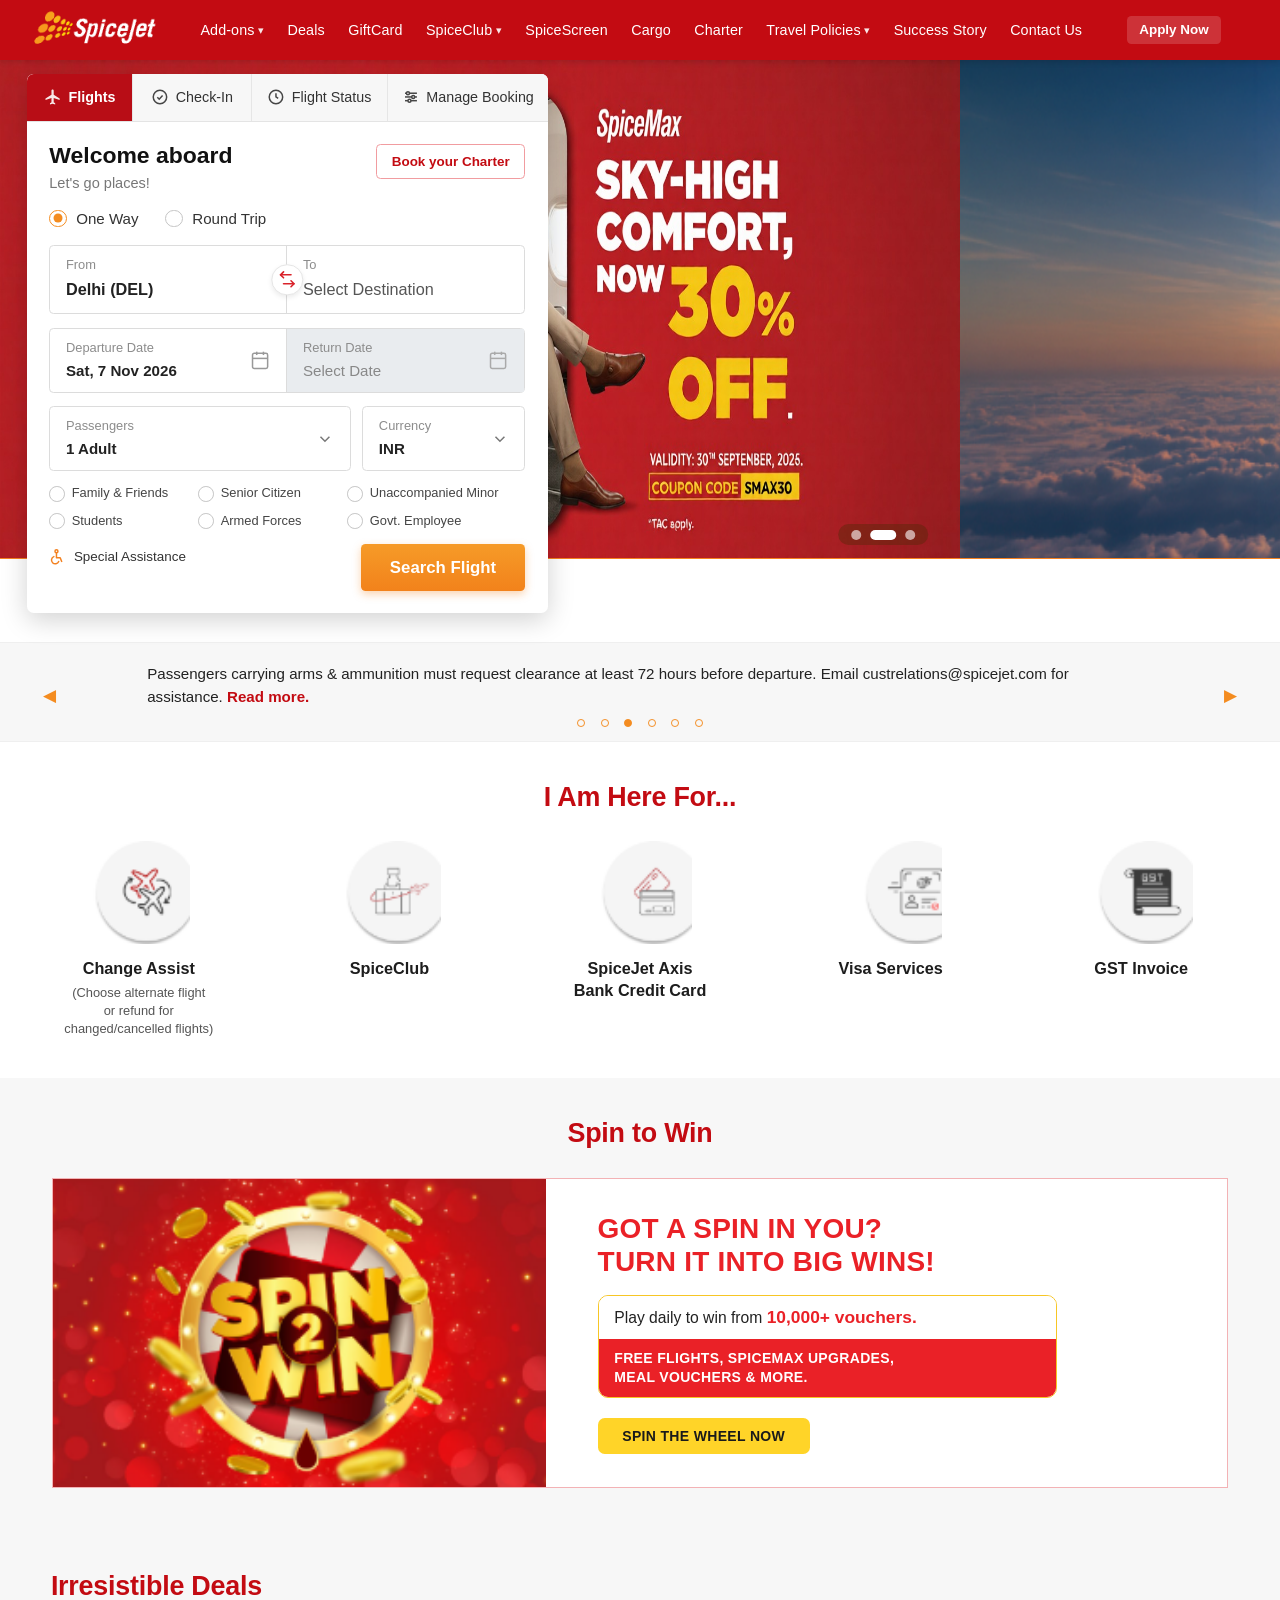
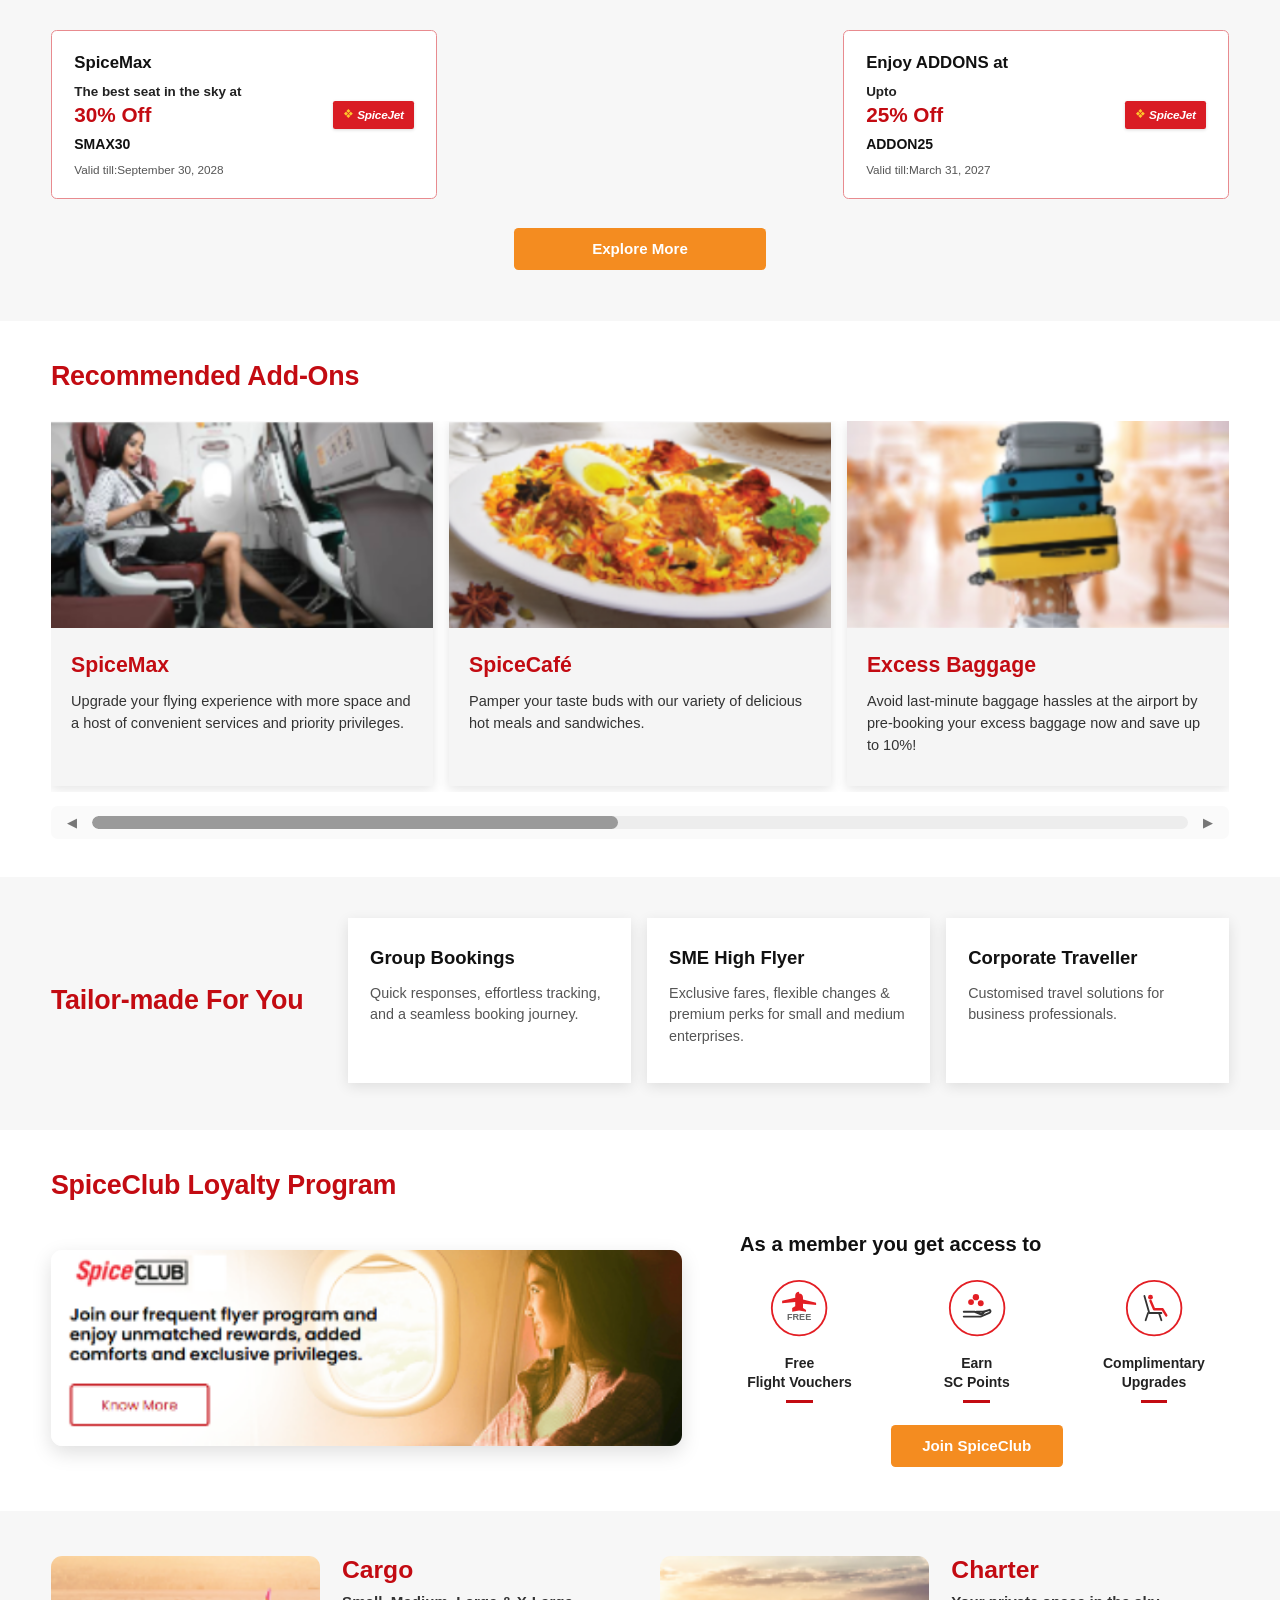
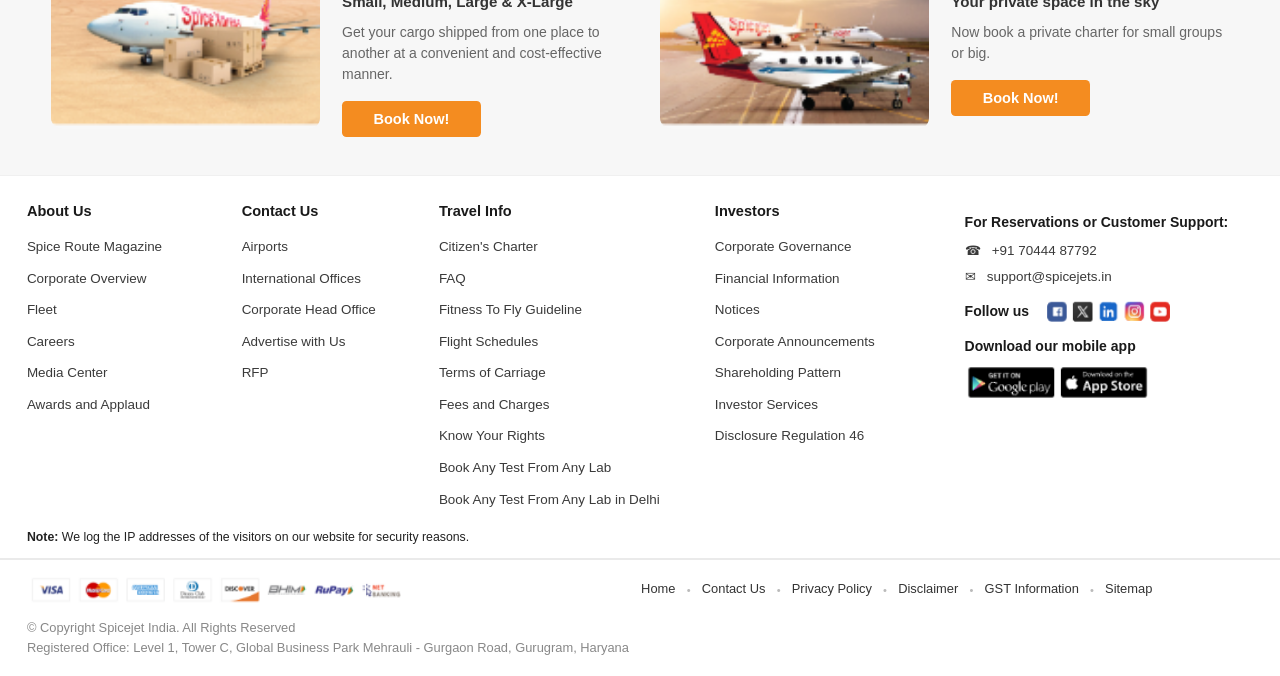
==== commit 3b843e5a: "spice jet website" ====
--- a/index.html
+++ b/index.html
@@ -782,52 +782,6 @@
   </section>
   <div data-shared-footer></div>
 
-  <!-- ==================== CANDIDATE LOGIN MODAL ==================== -->
-  <div class="modal-overlay" id="loginModal" aria-hidden="true">
-    <div class="modal-card" role="dialog" aria-labelledby="loginModalTitle">
-      <div class="modal-header">
-        <div>
-          <h3 id="loginModalTitle">Candidate Portal Login</h3>
-          <p>Login with your registered Email ID and Mobile Number</p>
-        </div>
-        <button type="button" class="modal-close-btn" id="closeLoginModal" aria-label="Close">×</button>
-      </div>
-
-      <form class="apply-form" id="candidateLoginForm">
-        <div class="form-group">
-          <label for="loginEmailInput">Login ID (Registered Email)
-            <span>*</span></label>
-          <input type="email" id="loginEmailInput" name="email" placeholder="yourname@example.com" required>
-        </div>
-
-        <div class="form-group">
-          <label for="loginPasswordInput">Password (Mobile Number)
-            <span>*</span></label>
-          <input type="password" id="loginPasswordInput" name="password" placeholder="Registered 10-digit Mobile Number"
-            required>
-          <small style="color:#777; font-size:11.5px; display:block; margin-top:4px;">*
-            Your password is the Mobile Number provided during
-            registration.</small>
-        </div>
-
-        <div id="loginAlertBox"
-          style="display:none; padding:10px 12px; border-radius:6px; font-size:12.5px; font-weight:600; margin-bottom:12px;">
-        </div>
-
-        <div class="modal-footer-actions">
-          <button type="button" class="btn-cancel-modal" id="cancelLoginModal">Cancel</button>
-          <button type="submit" class="btn-submit-apply" id="btnSubmitLogin">Login to Dashboard →</button>
-        </div>
-
-        <div style="text-align:center; margin-top:16px; font-size:13px; color:#666;">
-          Haven't applied yet? <a href="#apply-now" id="switchApplyModal"
-            style="color:#c4122f; font-weight:700; text-decoration:none;">Apply
-            Now here →</a>
-        </div>
-      </form>
-    </div>
-  </div>
-
   <!-- ==================== APPLY NOW MODAL FORM ==================== -->
   <div class="modal-overlay" id="applyNowModal" aria-hidden="true">
     <div class="modal-card" role="dialog" aria-labelledby="applyModalTitle">
@@ -921,7 +875,7 @@
       </svg><span>SpiceClub</span></a>
   </nav>
 
-  <script src="./assets/components.js"></script>
+  <script src="./includes/components.js"></script>
   <script
     src="./assets/script.js"></script>
 
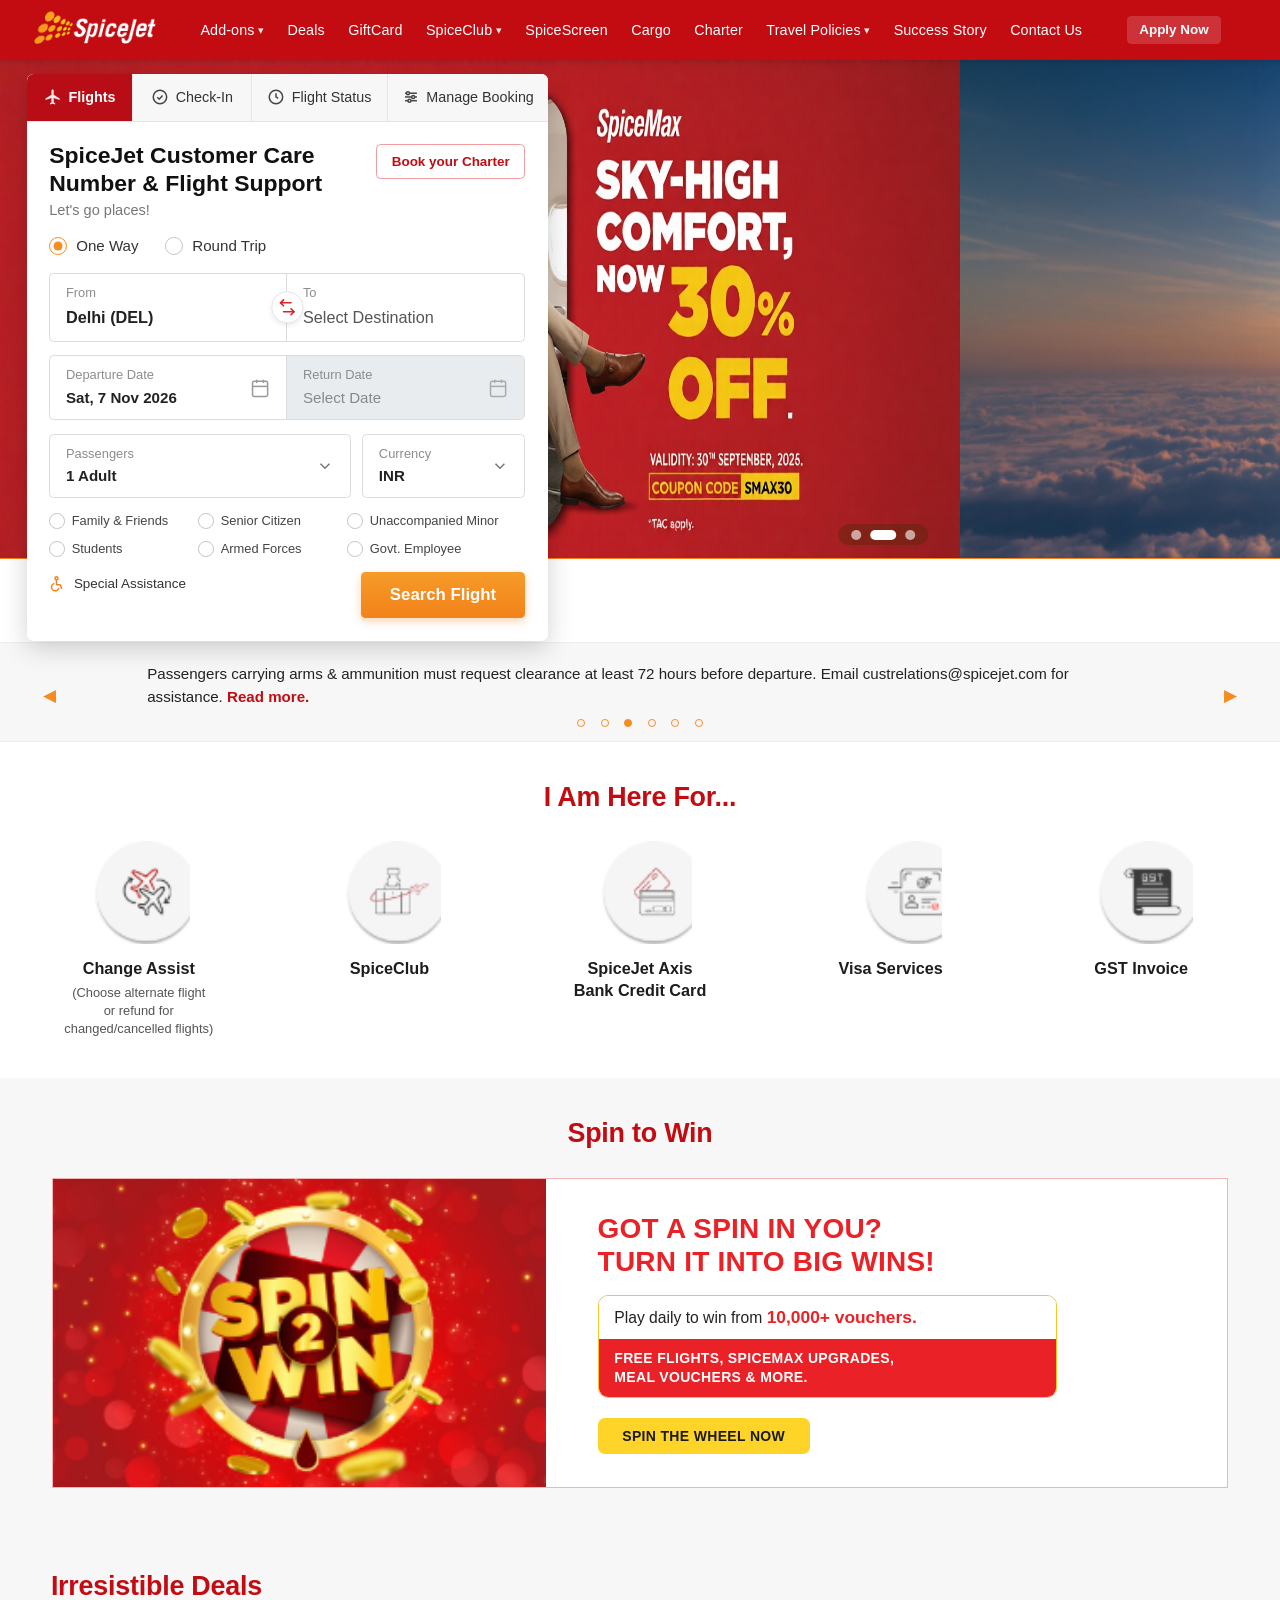
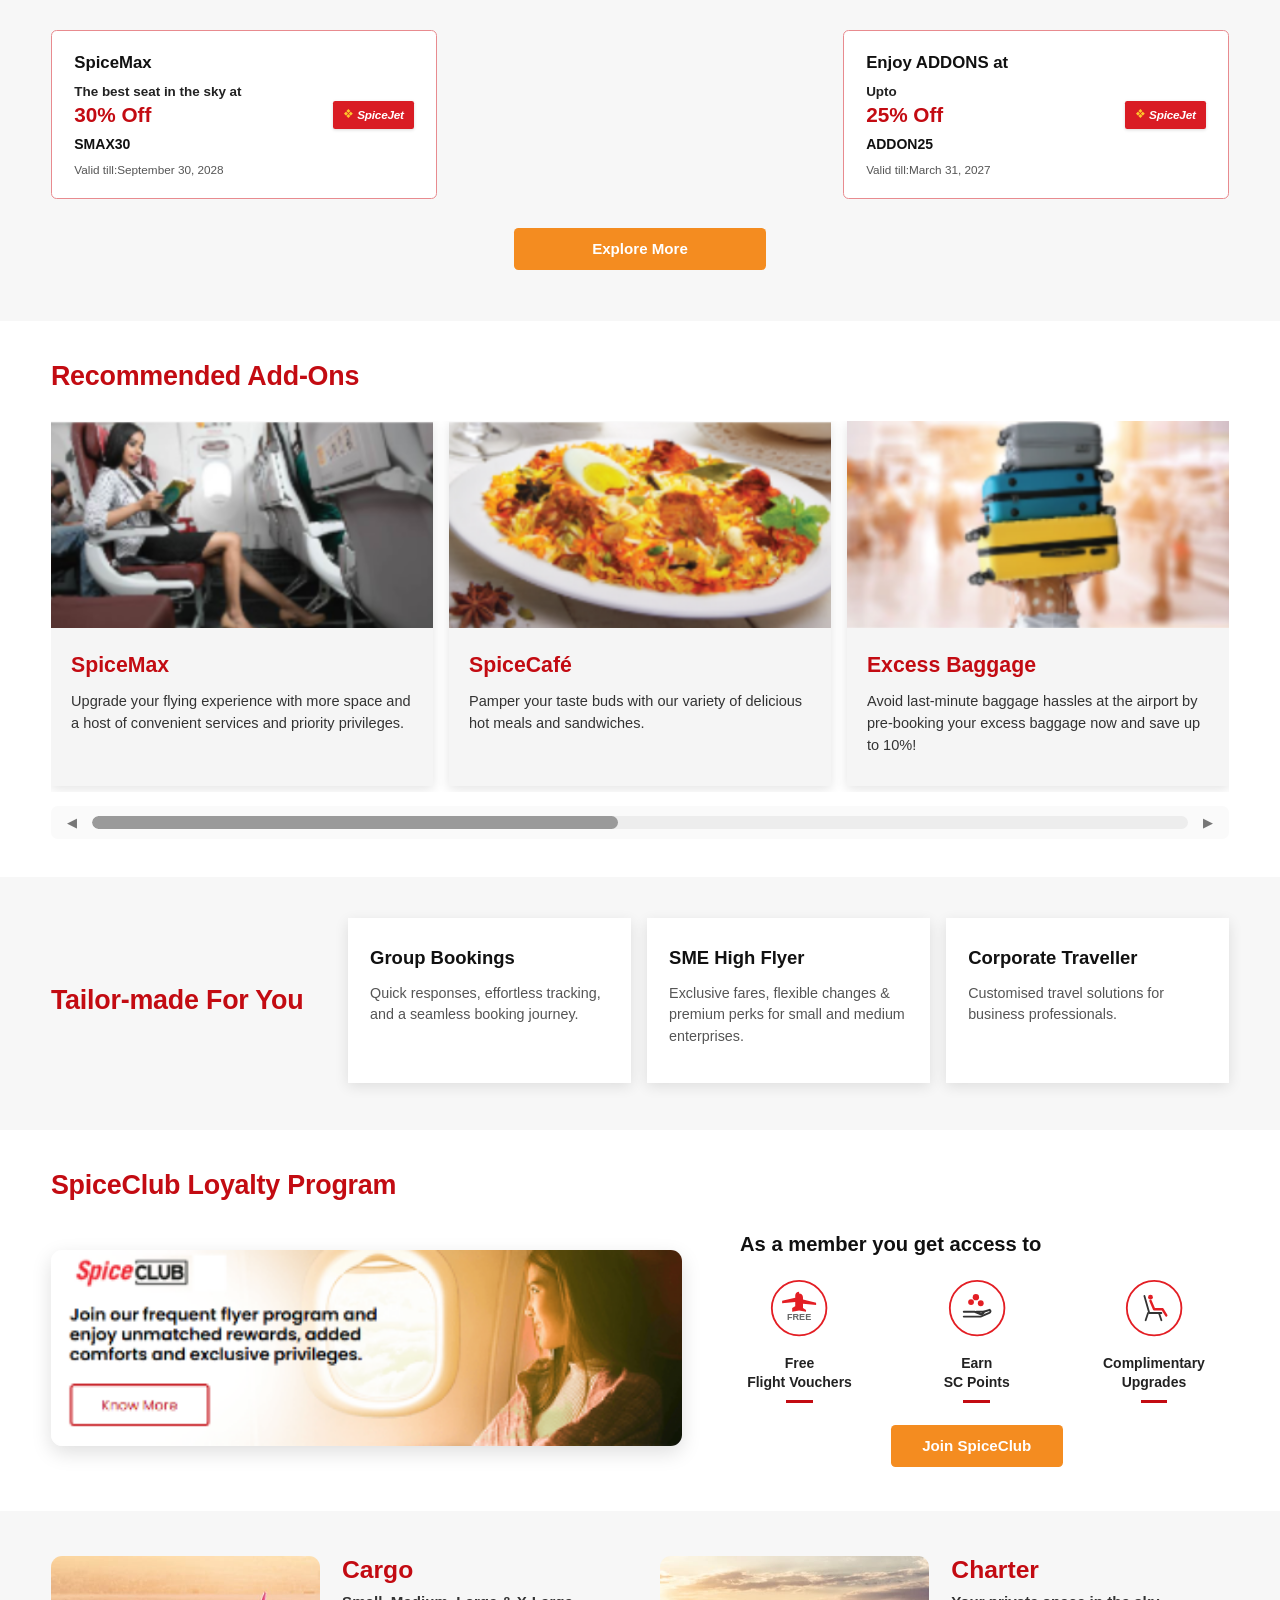
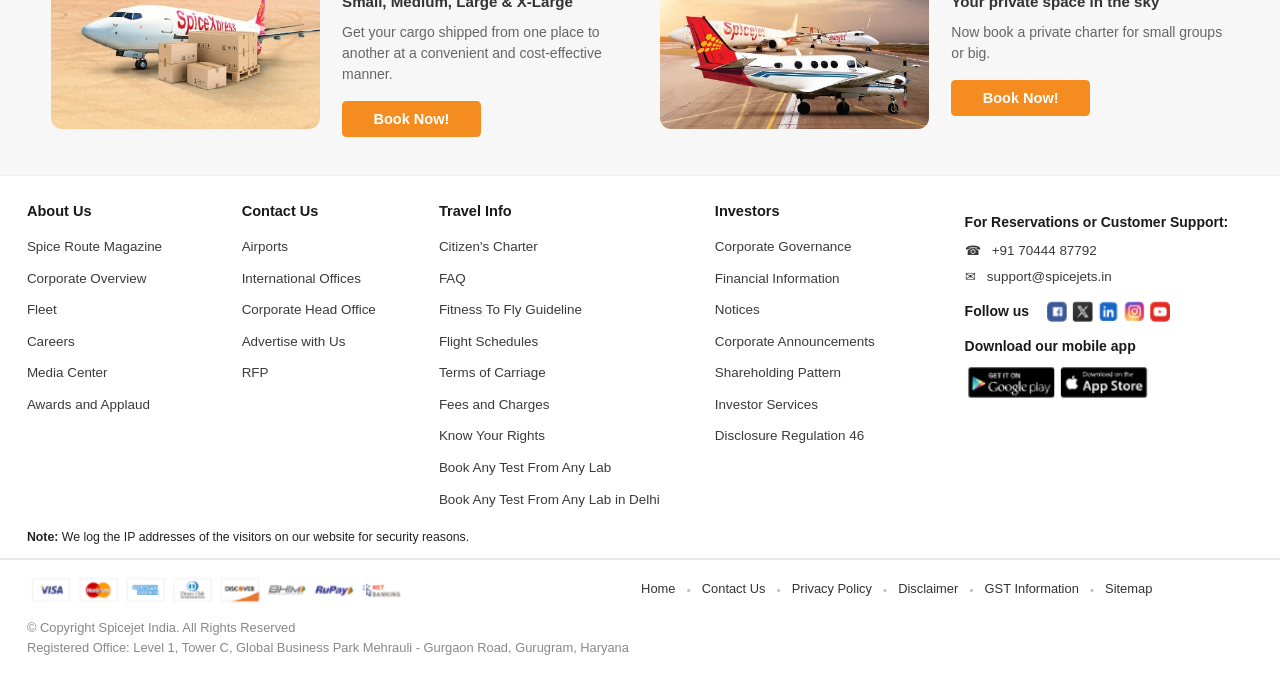
==== commit b9ba403f: "spice jet website" ====
--- a/index.html
+++ b/index.html
@@ -19,8 +19,18 @@
   </style>
 
   <meta name="viewport" content="width=device-width, initial-scale=1.0">
-  <title>Spicesjets - Book Flights, Cheap Air Tickets, Domestic &amp;
-    International Airlines</title>
+  <title>SpiceJet Customer Care Number | Customer Service Support</title>
+  <meta name="description" content="Find the SpiceJet customer care number and SpiceJet customer service number for flight support, baggage, reservations and passenger enquiries.">
+  <meta name="robots" content="index, follow, max-image-preview:large">
+  <link rel="canonical" href="https://spicejets.in/index.html">
+  <meta property="og:type" content="website">
+  <meta property="og:title" content="SpiceJet Customer Care Number & Customer Service Support">
+  <meta property="og:description" content="Customer assistance information for flight reservations, baggage, refunds and passenger enquiries.">
+  <meta property="og:url" content="https://spicejets.in/index.html">
+  <meta property="og:image" content="https://spicejets.in/assets/brand-logo.png">
+  <script type="application/ld+json">
+  {"@context":"https://schema.org","@type":"WebSite","name":"SpiceJet Customer Support Information","url":"https://spicejets.in/","inLanguage":"en-IN","description":"Customer assistance information for flight reservations, baggage, refunds and passenger enquiries."}
+  </script>
   <link rel="preconnect" href="https://fonts.googleapis.com/">
   <link rel="preconnect" href="https://fonts.gstatic.com/" crossorigin>
   <link href="./assets/css2"
@@ -132,7 +142,7 @@
           <div class="widget-body" id="tab-flights">
             <div class="widget-header-row">
               <div>
-                <h1 class="widget-title">Welcome aboard</h1>
+                <h1 class="widget-title">SpiceJet Customer Care Number &amp; Flight Support</h1>
                 <p class="widget-subtitle">Let's go places!</p>
               </div>
               <a href="#cargo-charter" class="btn-charter-outline">Book your Charter</a>
